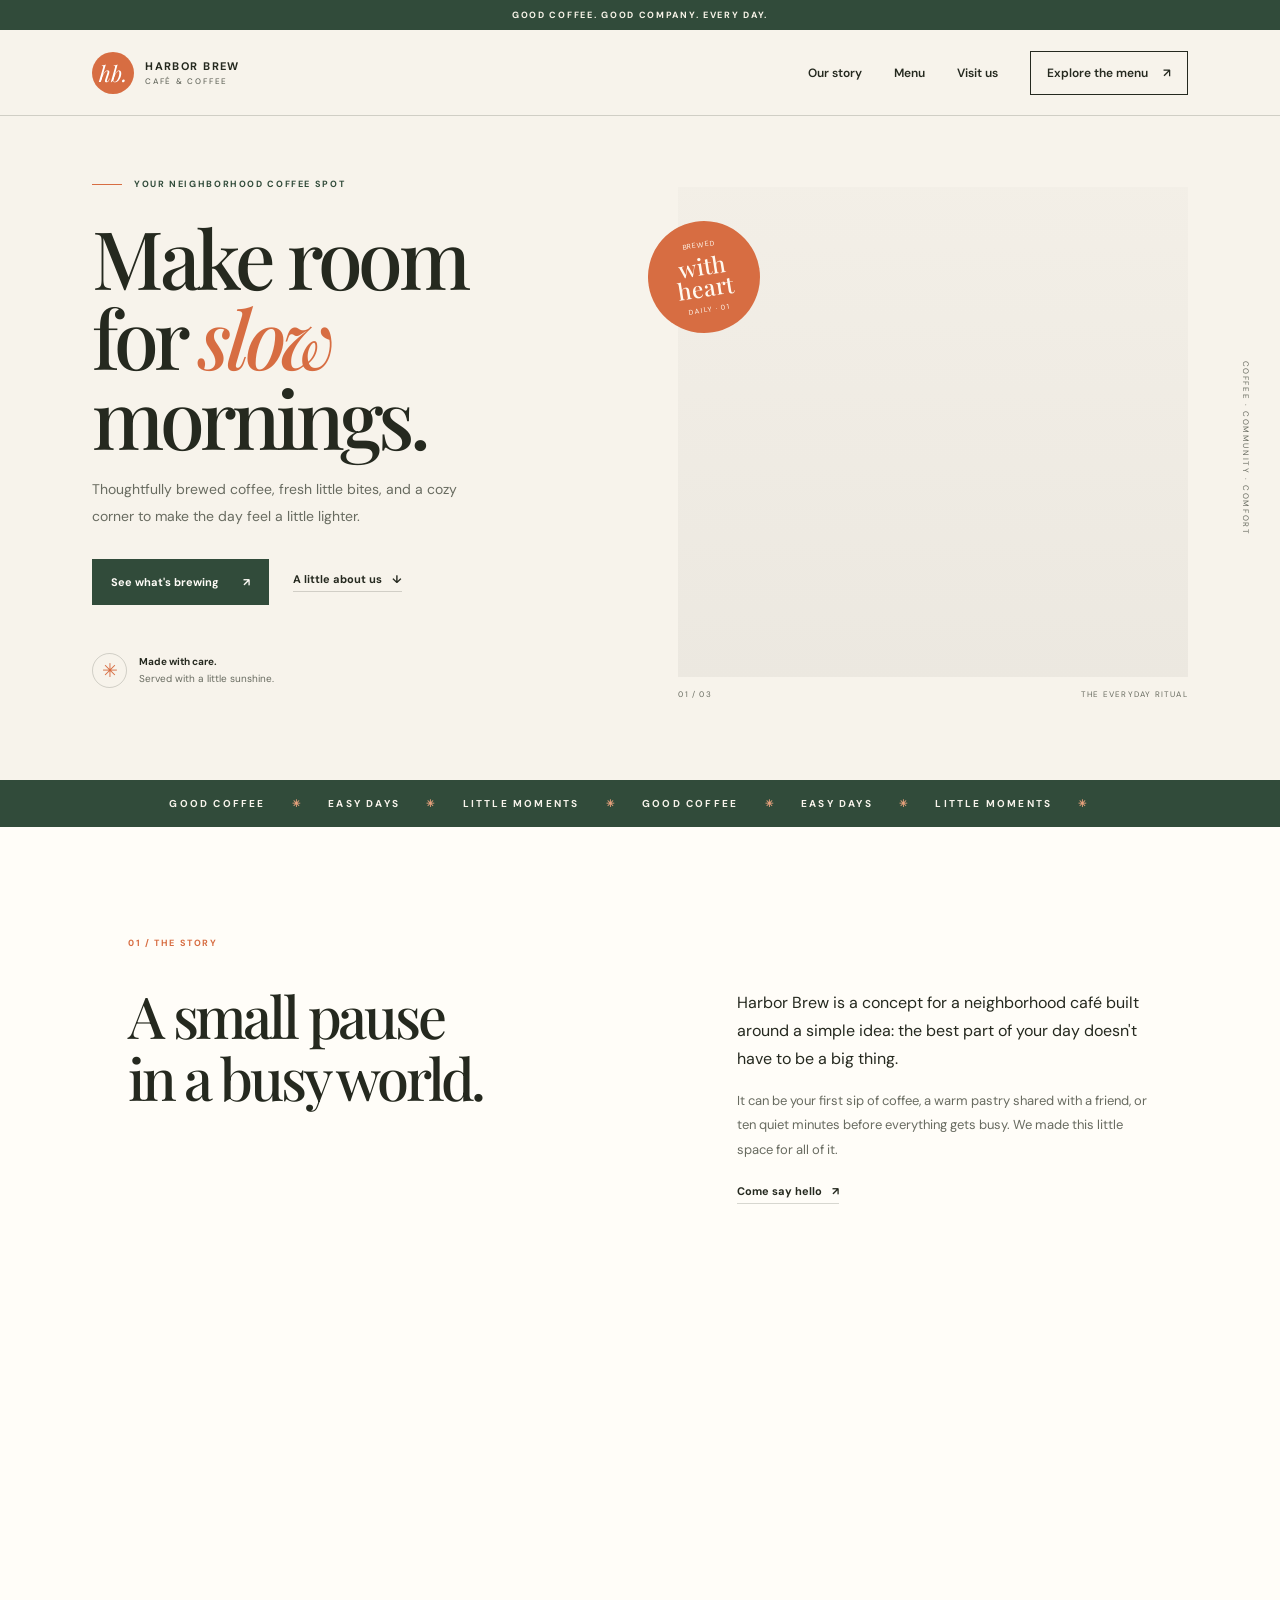
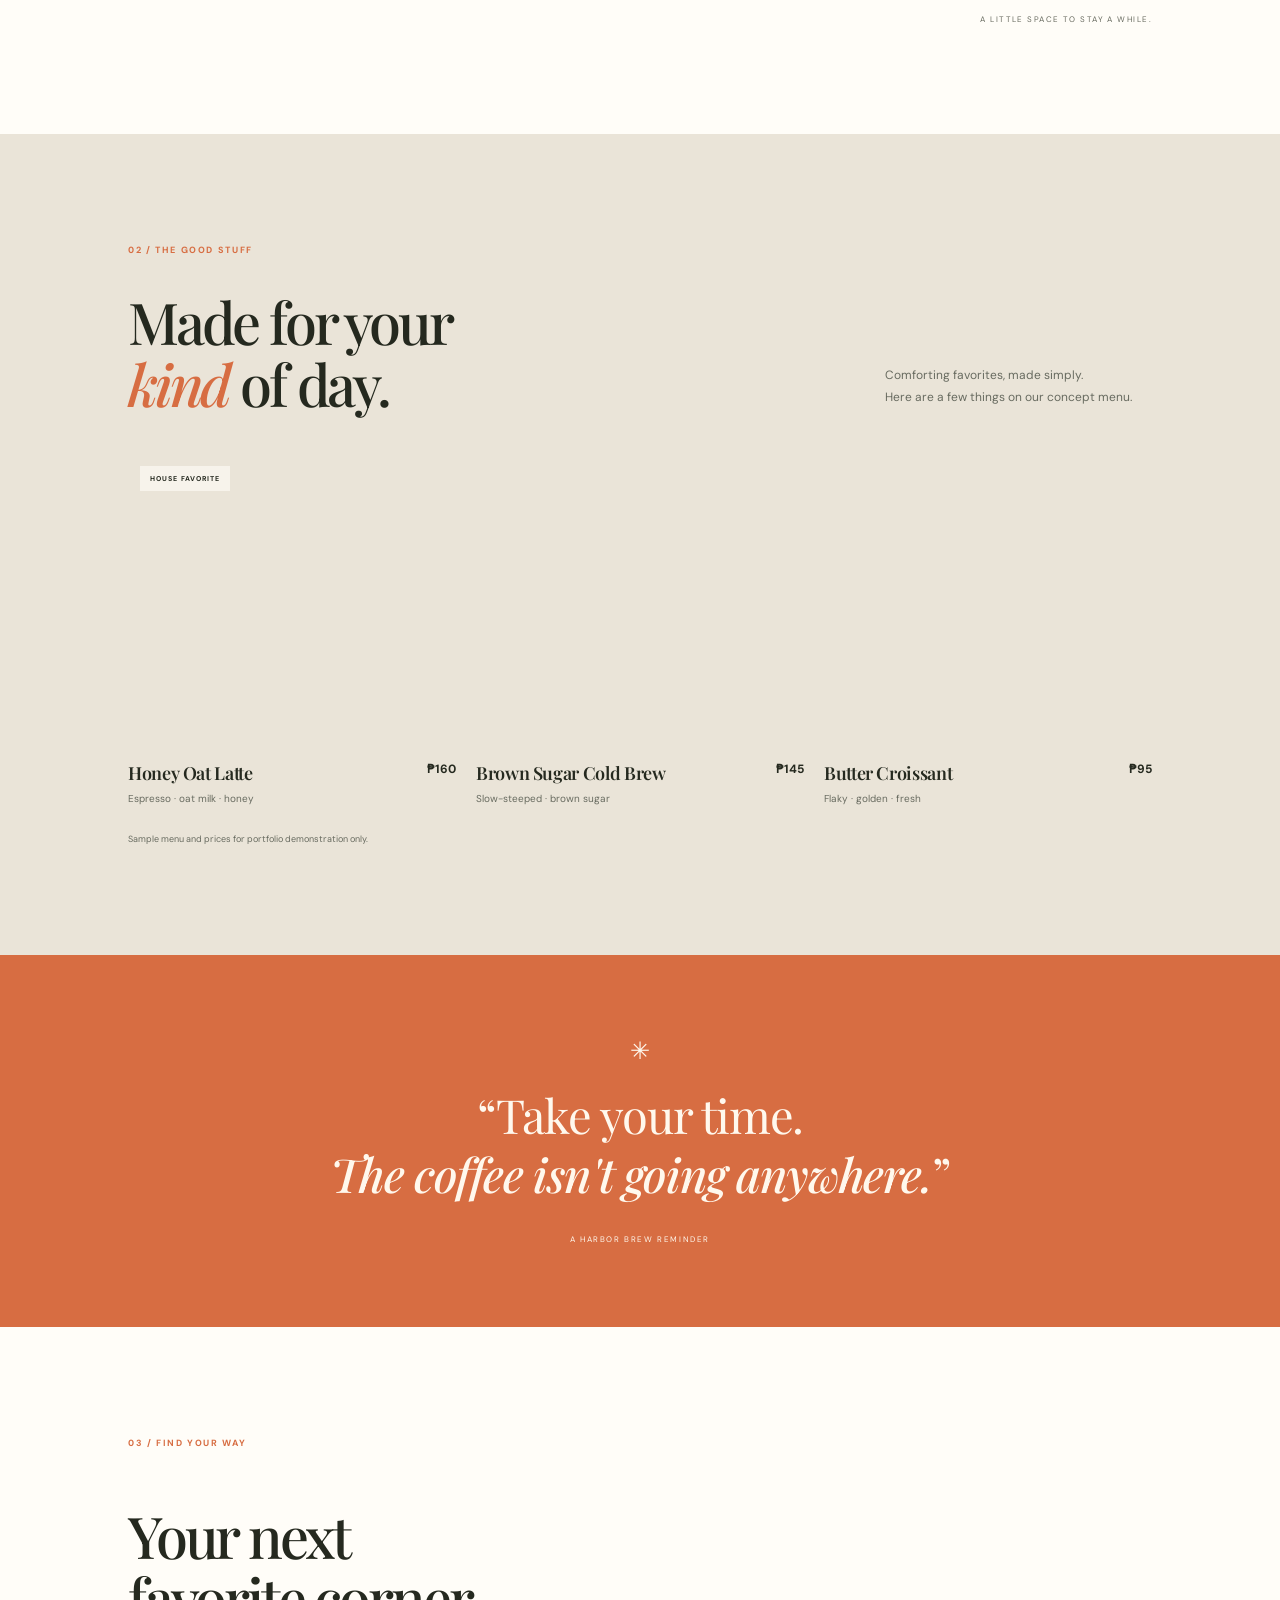
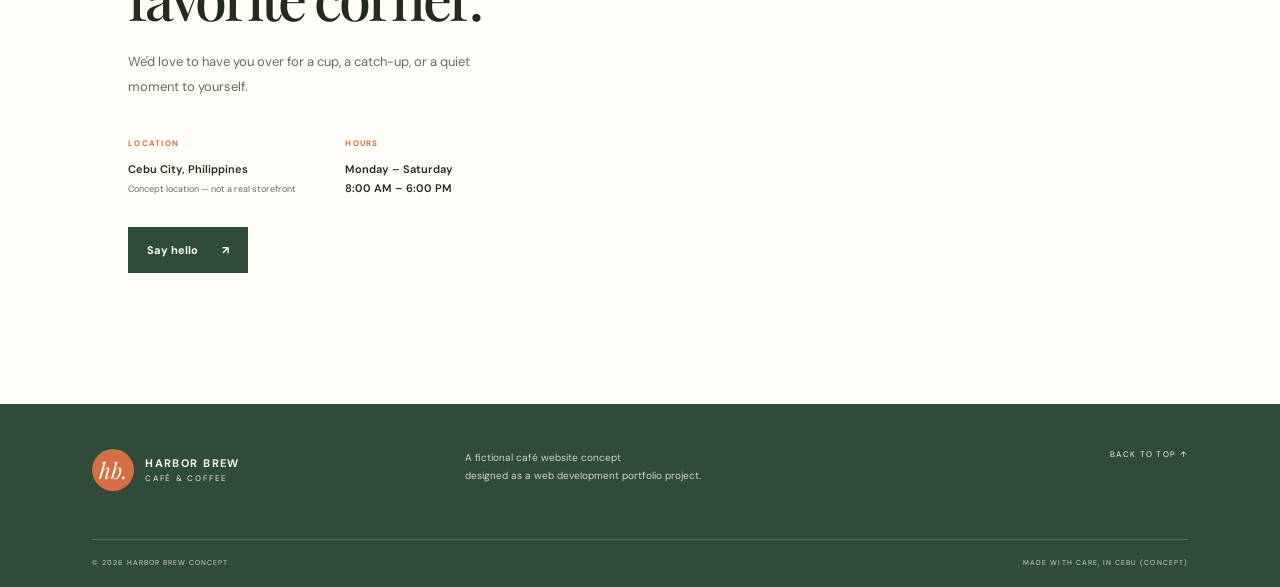
==== index.html @ 366db508 "Add files via upload" ====
<!doctype html>
<html lang="en">
<head>
  <meta charset="utf-8">
  <meta name="viewport" content="width=device-width, initial-scale=1">
  <meta name="description" content="Harbor Brew is a fictional café website concept showcasing a warm, modern café experience.">
  <meta name="theme-color" content="#f7f3eb">
  <title>Harbor Brew Café — Coffee, Slow Mornings</title>
  <link rel="preconnect" href="https://fonts.googleapis.com">
  <link rel="preconnect" href="https://fonts.gstatic.com" crossorigin>
  <link href="https://fonts.googleapis.com/css2?family=DM+Sans:wght@400;500;600;700&family=Playfair+Display:wght@500;600;700&display=swap" rel="stylesheet">
  <link rel="stylesheet" href="style.css">
  <script src="script.js" defer></script>
</head>
<body>
  <div class="announcement">GOOD COFFEE. GOOD COMPANY. EVERY DAY.</div>
  <header class="site-header">
    <a class="brand" href="#home" aria-label="Harbor Brew home">
      <span class="brand-mark" aria-hidden="true">hb.</span>
      <span class="brand-name">HARBOR BREW<span>CAFÉ & COFFEE</span></span>
    </a>
    <button class="menu-toggle" aria-label="Open navigation" aria-expanded="false" aria-controls="primary-nav">
      <span></span><span></span>
    </button>
    <nav class="nav" id="primary-nav" aria-label="Main navigation">
      <a href="#story">Our story</a>
      <a href="#menu">Menu</a>
      <a href="#visit">Visit us</a>
      <a class="nav-cta" href="#menu">Explore the menu <span aria-hidden="true">↗</span></a>
    </nav>
  </header>

  <main>
    <section class="hero" id="home">
      <div class="hero-copy">
        <p class="eyebrow"><span class="eyebrow-line"></span> YOUR NEIGHBORHOOD COFFEE SPOT</p>
        <h1>Make room<br>for <em>slow</em> mornings.</h1>
        <p class="hero-description">Thoughtfully brewed coffee, fresh little bites, and a cozy corner to make the day feel a little lighter.</p>
        <div class="hero-actions">
          <a class="button button-dark" href="#menu">See what's brewing <span aria-hidden="true">↗</span></a>
          <a class="text-link" href="#story">A little about us <span aria-hidden="true">↓</span></a>
        </div>
        <div class="hero-note">
          <div class="note-icon" aria-hidden="true">✳</div>
          <p><strong>Made with care.</strong><br>Served with a little sunshine.</p>
        </div>
      </div>
      <div class="hero-visual">
        <div class="hero-image" role="img" aria-label="Coffee and pastry on a café table"></div>
        <div class="image-sticker"><span>BREWED</span><strong>with<br>heart</strong><span>DAILY · 01</span></div>
        <div class="image-caption"><span>01 / 03</span><span>THE EVERYDAY RITUAL</span></div>
      </div>
      <div class="hero-side-label">COFFEE · COMMUNITY · COMFORT</div>
    </section>

    <section class="ticker" aria-label="Our values">
      <div>GOOD COFFEE <span>✳</span> EASY DAYS <span>✳</span> LITTLE MOMENTS <span>✳</span> GOOD COFFEE <span>✳</span> EASY DAYS <span>✳</span> LITTLE MOMENTS <span>✳</span></div>
    </section>

    <section class="story section" id="story">
      <div class="section-kicker">01 / THE STORY</div>
      <div class="story-layout">
        <div>
          <h2>A small pause<br>in a busy world.</h2>
        </div>
        <div class="story-copy">
          <p class="lead">Harbor Brew is a concept for a neighborhood café built around a simple idea: the best part of your day doesn't have to be a big thing.</p>
          <p>It can be your first sip of coffee, a warm pastry shared with a friend, or ten quiet minutes before everything gets busy. We made this little space for all of it.</p>
          <a class="text-link" href="#visit">Come say hello <span aria-hidden="true">↗</span></a>
        </div>
      </div>
      <div class="story-image" role="img" aria-label="Warm sunlight falling across a coffee shop table"></div>
      <div class="story-image-caption">A LITTLE SPACE TO STAY A WHILE.</div>
    </section>

    <section class="menu-section section" id="menu">
      <div class="section-kicker">02 / THE GOOD STUFF</div>
      <div class="section-heading">
        <div><h2>Made for your<br><em>kind</em> of day.</h2></div>
        <p>Comforting favorites, made simply.<br>Here are a few things on our concept menu.</p>
      </div>
      <div class="menu-grid">
        <article class="menu-card">
          <div class="menu-photo photo-latte" role="img" aria-label="Latte in a ceramic cup"></div>
          <div class="menu-card-info"><div><h3>Honey Oat Latte</h3><p>Espresso · oat milk · honey</p></div><span>₱160</span></div>
          <div class="menu-tag">HOUSE FAVORITE</div>
        </article>
        <article class="menu-card">
          <div class="menu-photo photo-coldbrew" role="img" aria-label="Iced coffee in a glass"></div>
          <div class="menu-card-info"><div><h3>Brown Sugar Cold Brew</h3><p>Slow-steeped · brown sugar</p></div><span>₱145</span></div>
        </article>
        <article class="menu-card">
          <div class="menu-photo photo-pastry" role="img" aria-label="Fresh pastry on a plate"></div>
          <div class="menu-card-info"><div><h3>Butter Croissant</h3><p>Flaky · golden · fresh</p></div><span>₱95</span></div>
        </article>
      </div>
      <p class="menu-disclaimer">Sample menu and prices for portfolio demonstration only.</p>
    </section>

    <section class="quote-band">
      <span class="quote-star" aria-hidden="true">✳</span>
      <p>“Take your time.<br><em>The coffee isn't going anywhere.</em>”</p>
      <span class="quote-credit">A HARBOR BREW REMINDER</span>
    </section>

    <section class="visit section" id="visit">
      <div class="section-kicker">03 / FIND YOUR WAY</div>
      <div class="visit-layout">
        <div class="visit-copy">
          <h2>Your next<br>favorite corner.</h2>
          <p>We'd love to have you over for a cup, a catch-up, or a quiet moment to yourself.</p>
          <div class="visit-details">
            <div><span class="detail-label">LOCATION</span><p>Cebu City, Philippines<br><small>Concept location — not a real storefront</small></p></div>
            <div><span class="detail-label">HOURS</span><p>Monday – Saturday<br>8:00 AM – 6:00 PM</p></div>
          </div>
          <a class="button button-dark" href="mailto:hello@example.com?subject=Harbor%20Brew%20Inquiry">Say hello <span aria-hidden="true">↗</span></a>
        </div>
        <div class="visit-image" role="img" aria-label="Cozy café interior with wooden furniture"></div>
      </div>
    </section>
  </main>

  <footer class="footer">
    <a class="brand footer-brand" href="#home"><span class="brand-mark">hb.</span><span class="brand-name">HARBOR BREW<span>CAFÉ & COFFEE</span></span></a>
    <p>A fictional café website concept<br>designed as a web development portfolio project.</p>
    <a class="back-top" href="#home">BACK TO TOP ↑</a>
    <div class="footer-bottom"><span>© 2026 HARBOR BREW CONCEPT</span><span>MADE WITH CARE, IN CEBU (CONCEPT)</span></div>
  </footer>
</body>
</html>
---- style.css ----
:root {
  --cream: #f7f3eb;
  --paper: #fffdf8;
  --ink: #25291f;
  --muted: #686b60;
  --green: #314b3a;
  --orange: #d76d42;
  --line: rgba(37, 41, 31, .18);
  --serif: "Playfair Display", Georgia, serif;
  --sans: "DM Sans", Arial, sans-serif;
}
* { box-sizing: border-box; }
html { scroll-behavior: smooth; scroll-padding-top: 90px; }
body { margin: 0; color: var(--ink); background: var(--cream); font-family: var(--sans); -webkit-font-smoothing: antialiased; }
a { color: inherit; text-decoration: none; }
.announcement { padding: 9px 20px; background: var(--green); color: #f8f4e9; text-align: center; font-size: 9px; letter-spacing: .19em; font-weight: 700; }
.site-header { height: 86px; display: flex; align-items: center; justify-content: space-between; padding: 0 7.2%; border-bottom: 1px solid var(--line); position: sticky; top: 0; z-index: 20; background: rgba(247,243,235,.94); backdrop-filter: blur(14px); }
.brand { display: inline-flex; align-items: center; gap: 11px; }
.brand-mark { width: 42px; height: 42px; border-radius: 50%; display: grid; place-items: center; background: var(--orange); color: white; font-family: var(--serif); font-size: 22px; font-style: italic; }
.brand-name { font-size: 11px; font-weight: 700; letter-spacing: .13em; line-height: 1.5; }
.brand-name span { display: block; color: var(--muted); font-size: 8px; letter-spacing: .22em; font-weight: 500; }
.nav { display: flex; align-items: center; gap: 32px; font-size: 12px; font-weight: 600; }
.nav a:not(.nav-cta) { transition: color .2s; }
.nav a:not(.nav-cta):hover, .text-link:hover { color: var(--orange); }
.nav-cta { padding: 13px 16px; border: 1px solid var(--ink); transition: background .2s, color .2s; }
.nav-cta:hover { background: var(--ink); color: var(--cream); }
.nav-cta span { margin-left: 12px; }
.menu-toggle { display: none; border: 0; background: none; padding: 8px; }
.hero { min-height: 650px; display: grid; grid-template-columns: 1fr 1fr; position: relative; padding: 62px 7.2% 72px; gap: 7%; align-items: center; }
.hero-copy { max-width: 540px; padding-bottom: 20px; }
.eyebrow, .section-kicker { font-size: 9px; font-weight: 700; letter-spacing: .18em; }
.eyebrow { display: flex; align-items: center; gap: 12px; color: var(--green); }
.eyebrow-line { display: inline-block; width: 30px; height: 1px; background: var(--orange); }
h1, h2, h3, p { margin-top: 0; }
h1, h2 { font-family: var(--serif); font-weight: 500; letter-spacing: -.055em; }
h1 { margin: 27px 0 20px; font-size: clamp(54px, 6.3vw, 88px); line-height: .99; }
h1 em, h2 em { color: var(--orange); font-weight: 500; }
.hero-description { max-width: 410px; color: var(--muted); font-size: 14px; line-height: 1.9; }
.hero-actions { display: flex; align-items: center; gap: 24px; margin-top: 29px; }
.button { display: inline-flex; align-items: center; justify-content: center; gap: 24px; padding: 16px 19px; font-size: 11px; font-weight: 700; transition: transform .2s, background .2s; }
.button:hover { transform: translateY(-2px); }
.button-dark { color: var(--paper); background: var(--green); }
.button-dark:hover { background: #23372a; }
.text-link { display: inline-flex; gap: 10px; align-items: center; border-bottom: 1px solid var(--line); padding-bottom: 5px; font-size: 11px; font-weight: 700; transition: color .2s; }
.hero-note { display: flex; align-items: center; gap: 12px; margin-top: 48px; }
.note-icon { width: 35px; height: 35px; border: 1px solid var(--line); display: grid; place-items: center; border-radius: 50%; color: var(--orange); font-size: 19px; }
.hero-note p { margin: 0; color: var(--muted); font-size: 10px; line-height: 1.7; }
.hero-note strong { color: var(--ink); }
.hero-visual { position: relative; max-width: 540px; width: 100%; justify-self: end; }
.hero-image { height: 490px; background: linear-gradient(180deg, rgba(31,29,22,.02), rgba(31,29,22,.05)), url("https://images.unsplash.com/photo-1442512595331-e89e73853f31?auto=format&fit=crop&w=1100&q=85") center/cover; }
.image-sticker { position: absolute; top: 34px; left: -30px; width: 112px; height: 112px; border-radius: 50%; background: var(--orange); color: #fff9ef; display: flex; flex-direction: column; align-items: center; justify-content: center; transform: rotate(-9deg); text-align: center; }
.image-sticker span { font-size: 7px; letter-spacing: .14em; }
.image-sticker strong { font-family: var(--serif); font-size: 23px; line-height: .95; font-weight: 500; margin: 6px 0; }
.image-caption { display: flex; justify-content: space-between; margin-top: 12px; color: var(--muted); font-size: 8px; letter-spacing: .15em; }
.hero-side-label { position: absolute; right: 2.3%; top: 50%; writing-mode: vertical-rl; transform: translateY(-50%); color: var(--muted); font-size: 8px; letter-spacing: .2em; }
.ticker { overflow: hidden; background: var(--green); color: var(--cream); white-space: nowrap; padding: 17px 0; font-size: 10px; letter-spacing: .22em; font-weight: 700; }
.ticker div { text-align: center; }
.ticker span { color: #e7a17c; padding: 0 22px; }
.section { padding: 110px 10%; }
.section-kicker { color: var(--orange); }
.story { background: var(--paper); }
.story-layout { display: grid; grid-template-columns: 1.1fr .9fr; gap: 10%; align-items: start; margin: 35px 0 48px; }
h2 { font-size: clamp(40px, 4.5vw, 61px); line-height: 1.08; margin-bottom: 0; }
.story-copy { padding-top: 5px; max-width: 420px; }
.story-copy p { color: var(--muted); font-size: 13px; line-height: 1.9; }
.story-copy .lead { color: var(--ink); font-size: 16px; line-height: 1.75; }
.story-copy .text-link { margin-top: 8px; }
.story-image { height: 350px; background: url("https://images.unsplash.com/photo-1445116572660-236099ec97a0?auto=format&fit=crop&w=1600&q=85") center 52%/cover; }
.story-image-caption { text-align: right; padding-top: 12px; color: var(--muted); font-size: 8px; letter-spacing: .18em; }
.menu-section { background: #eae4d8; }
.section-heading { display: flex; justify-content: space-between; align-items: end; gap: 24px; margin: 34px 0 40px; }
.section-heading > p { color: var(--muted); font-size: 12px; line-height: 1.9; margin: 0 2% 5px 0; }
.menu-grid { display: grid; grid-template-columns: repeat(3, 1fr); gap: 20px; }
.menu-card { position: relative; min-width: 0; }
.menu-photo { height: 290px; background-size: cover; background-position: center; }
.photo-latte { background-image: url("https://images.unsplash.com/photo-1461023058943-07fcbe16d735?auto=format&fit=crop&w=800&q=85"); }
.photo-coldbrew { background-image: url("https://images.unsplash.com/photo-1517701604599-bb29b565090c?auto=format&fit=crop&w=800&q=85"); }
.photo-pastry { background-image: url("https://images.unsplash.com/photo-1555507036-ab1f4038808a?auto=format&fit=crop&w=800&q=85"); }
.menu-card-info { display: flex; justify-content: space-between; align-items: start; gap: 10px; padding: 17px 0 0; }
.menu-card-info h3 { margin-bottom: 7px; font-family: var(--serif); font-size: 18px; font-weight: 600; letter-spacing: -.02em; }
.menu-card-info p { margin: 0; color: var(--muted); font-size: 10px; }
.menu-card-info > span { font-size: 12px; font-weight: 700; white-space: nowrap; }
.menu-tag { position: absolute; top: 12px; left: 12px; background: var(--cream); padding: 8px 10px; font-size: 7px; letter-spacing: .14em; font-weight: 700; }
.menu-disclaimer { margin: 28px 0 0; color: var(--muted); font-size: 9px; }
.quote-band { padding: 80px 20px; text-align: center; background: var(--orange); color: #fff8ed; }
.quote-star { font-size: 24px; }
.quote-band p { margin: 20px 0 22px; font-family: var(--serif); font-size: clamp(28px, 4vw, 47px); line-height: 1.25; letter-spacing: -.03em; }
.quote-band em { font-weight: 500; }
.quote-credit { font-size: 8px; letter-spacing: .2em; }
.visit { background: var(--paper); }
.visit-layout { display: grid; grid-template-columns: .9fr 1.1fr; gap: 10%; align-items: center; margin-top: 35px; }
.visit-copy > p { margin: 22px 0 30px; max-width: 360px; color: var(--muted); font-size: 13px; line-height: 1.9; }
.visit-details { display: grid; grid-template-columns: 1fr 1fr; gap: 20px; margin-bottom: 28px; }
.detail-label { font-size: 8px; letter-spacing: .16em; color: var(--orange); font-weight: 700; }
.visit-details p { margin: 9px 0 0; font-size: 11px; line-height: 1.8; font-weight: 600; }
.visit-details small { font-size: 9px; font-weight: 400; color: var(--muted); }
.visit-image { min-height: 410px; background: url("https://images.unsplash.com/photo-1554118811-1e0d58224f24?auto=format&fit=crop&w=1100&q=85") center/cover; }
.footer { background: var(--green); color: var(--cream); padding: 45px 7.2% 20px; display: grid; grid-template-columns: 1fr 1fr 1fr; align-items: start; gap: 24px; }
.footer .brand-mark { background: var(--orange); }
.footer .brand-name span { color: #d1d4c8; }
.footer > p { color: #d1d4c8; font-size: 10px; line-height: 1.8; margin: 0; }
.back-top { justify-self: end; font-size: 8px; letter-spacing: .16em; }
.footer-bottom { grid-column: 1/-1; display: flex; justify-content: space-between; border-top: 1px solid rgba(255,255,255,.2); padding-top: 18px; margin-top: 24px; color: #d1d4c8; font-size: 7px; letter-spacing: .15em; }
@media (max-width: 900px) {
  .site-header { padding: 0 5%; }
  .hero { padding-left: 6%; padding-right: 6%; gap: 5%; min-height: 580px; }
  .hero-image { height: 410px; }
  .hero-side-label { display: none; }
  .section { padding: 85px 7%; }
  .menu-photo { height: 230px; }
  .menu-card-info h3 { font-size: 16px; }
}
@media (max-width: 650px) {
  .announcement { font-size: 8px; }
  .site-header { height: 72px; }
  .brand-mark { width: 37px; height: 37px; }
  .menu-toggle { display: flex; flex-direction: column; gap: 6px; cursor: pointer; }
  .menu-toggle span { display: block; width: 24px; height: 1px; background: var(--ink); transition: transform .2s; }
  .menu-toggle[aria-expanded="true"] span:first-child { transform: translateY(3.5px) rotate(45deg); }
  .menu-toggle[aria-expanded="true"] span:last-child { transform: translateY(-3.5px) rotate(-45deg); }
  .nav { display: none; position: absolute; top: 71px; left: 0; right: 0; background: var(--cream); padding: 22px 6% 28px; border-bottom: 1px solid var(--line); flex-direction: column; align-items: stretch; gap: 20px; }
  .nav.is-open { display: flex; }
  .nav-cta { text-align: center; }
  .hero { display: flex; flex-direction: column; align-items: stretch; padding: 54px 6% 48px; gap: 35px; }
  h1 { font-size: clamp(54px, 15vw, 76px); }
  .hero-description { font-size: 13px; }
  .hero-note { margin-top: 32px; }
  .hero-visual { max-width: none; }
  .hero-image { height: 370px; }
  .image-sticker { width: 90px; height: 90px; left: -9px; top: 20px; }
  .image-sticker strong { font-size: 19px; }
  .section { padding: 72px 6%; }
  .story-layout, .visit-layout { grid-template-columns: 1fr; gap: 24px; margin-top: 28px; }
  .story-layout { margin-bottom: 32px; }
  h2 { font-size: clamp(40px, 12vw, 54px); }
  .story-image { height: 260px; }
  .section-heading { display: block; margin: 28px 0 30px; }
  .section-heading > p { margin-top: 20px; }
  .menu-grid { grid-template-columns: 1fr; gap: 30px; }
  .menu-photo { height: 320px; }
  .menu-card-info h3 { font-size: 19px; }
  .quote-band { padding: 65px 20px; }
  .visit-image { min-height: 300px; order: -1; }
  .visit-details { gap: 12px; }
  .footer { grid-template-columns: 1fr 1fr; padding: 36px 6% 18px; }
  .footer > p { grid-column: 1/-1; order: 3; }
  .back-top { align-self: center; }
  .footer-bottom { gap: 12px; flex-direction: column; }
}
@media (prefers-reduced-motion: reduce) {
  *, *::before, *::after { scroll-behavior: auto !important; transition-duration: .01ms !important; }
}
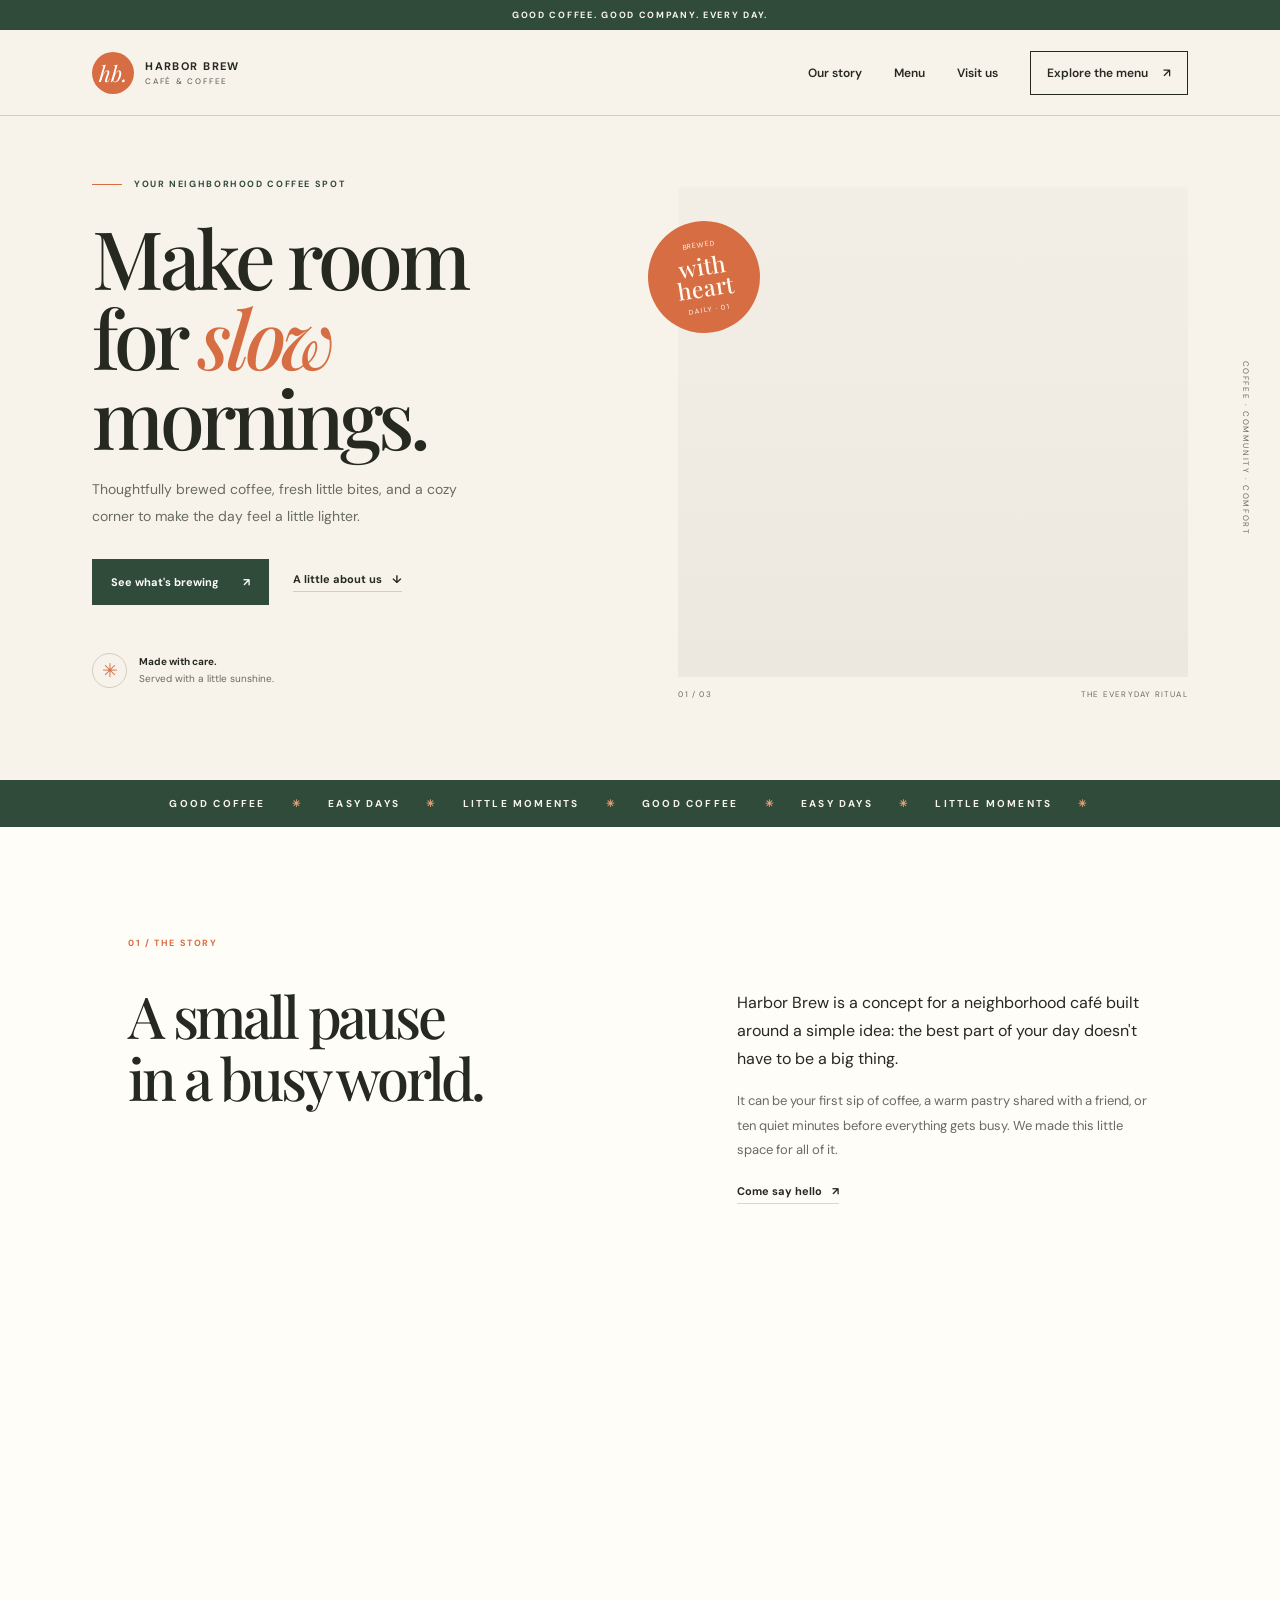
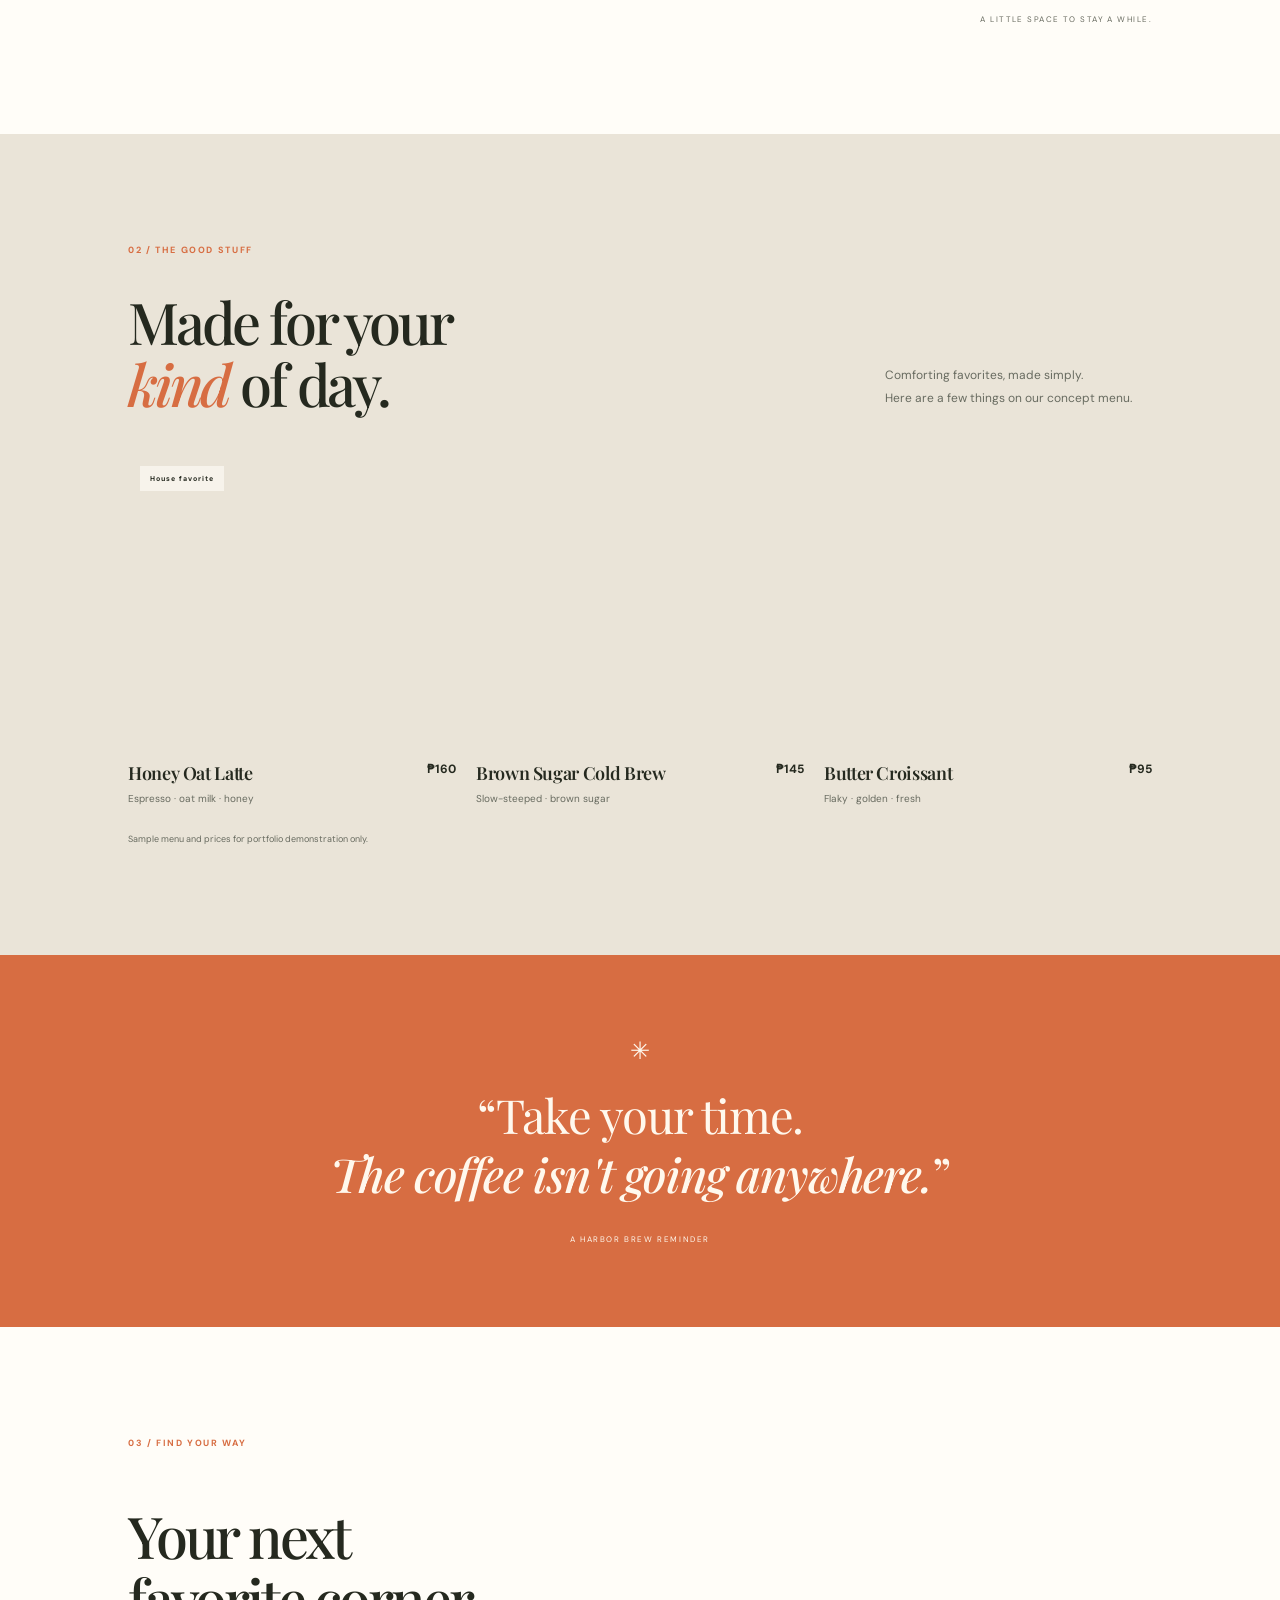
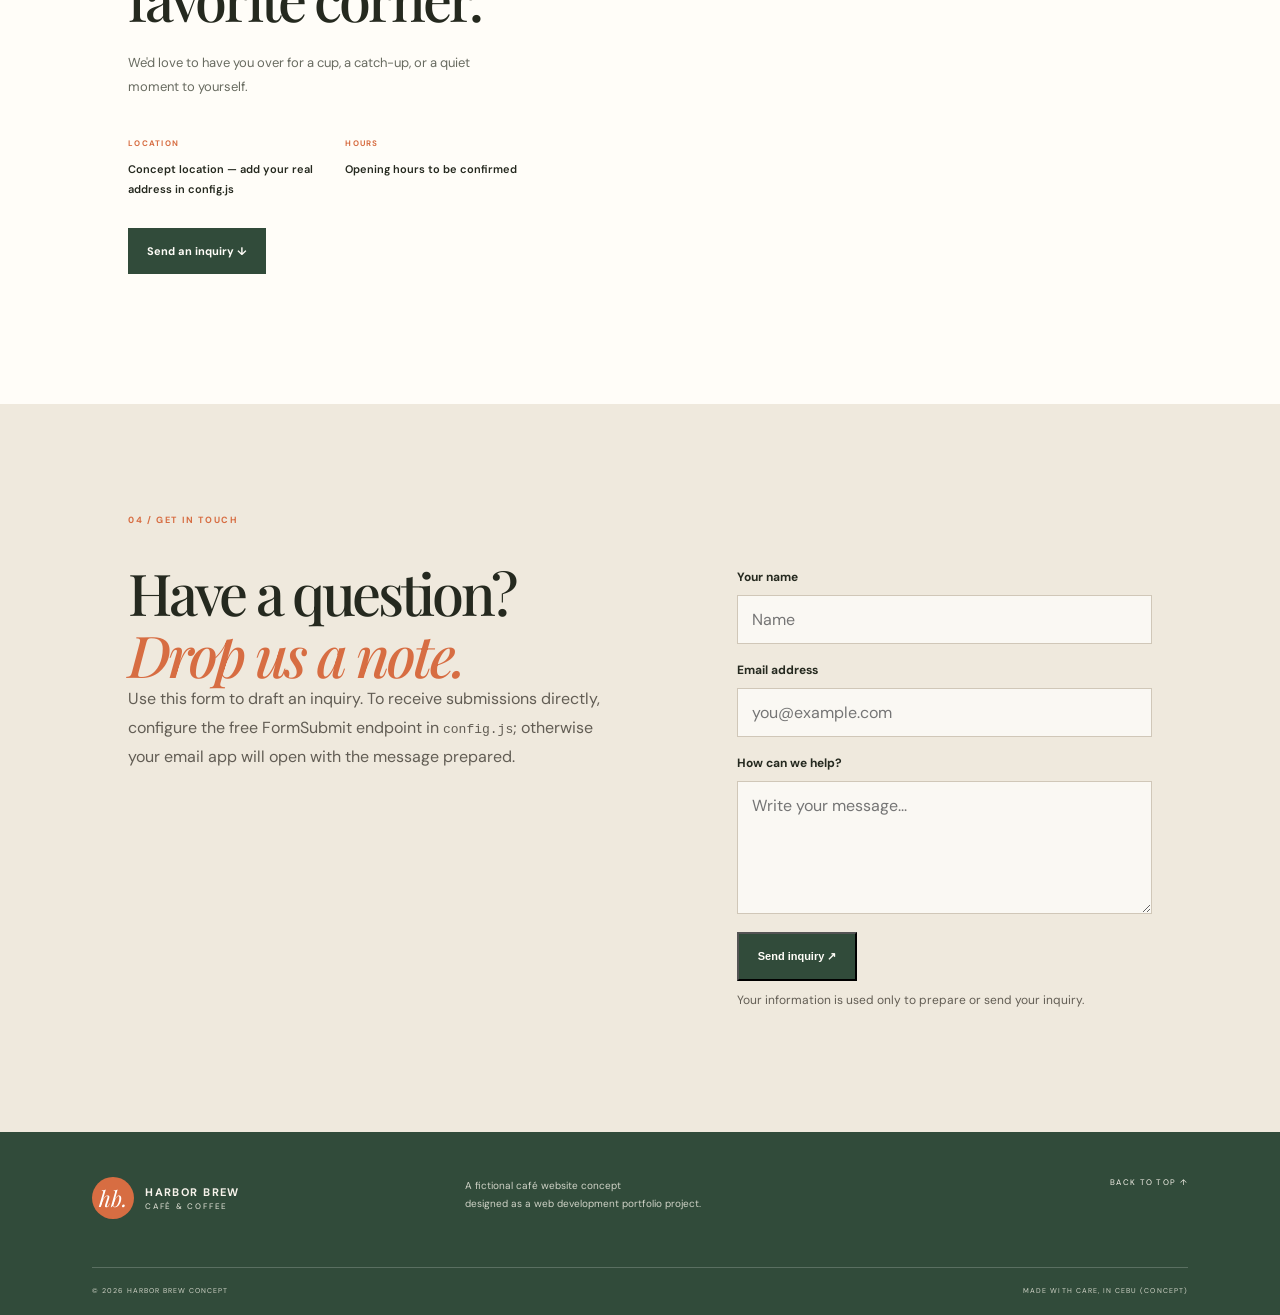
==== commit 49b65183: "Add files via upload" ====
--- a/index.html
+++ b/index.html
@@ -5,11 +5,18 @@
   <meta name="viewport" content="width=device-width, initial-scale=1">
   <meta name="description" content="Harbor Brew is a fictional café website concept showcasing a warm, modern café experience.">
   <meta name="theme-color" content="#f7f3eb">
+  <meta property="og:type" content="website">
+  <meta property="og:title" content="Harbor Brew Café — Coffee, Slow Mornings">
+  <meta property="og:description" content="A warm neighborhood café concept with thoughtfully brewed coffee and fresh little bites.">
+  <meta property="og:image" content="https://images.unsplash.com/photo-1442512595331-e89e73853f31?auto=format&fit=crop&w=1200&q=80">
+  <meta name="twitter:card" content="summary_large_image">
+  <meta name="robots" content="index,follow">
   <title>Harbor Brew Café — Coffee, Slow Mornings</title>
   <link rel="preconnect" href="https://fonts.googleapis.com">
   <link rel="preconnect" href="https://fonts.gstatic.com" crossorigin>
   <link href="https://fonts.googleapis.com/css2?family=DM+Sans:wght@400;500;600;700&family=Playfair+Display:wght@500;600;700&display=swap" rel="stylesheet">
   <link rel="stylesheet" href="style.css">
+  <script src="config.js" defer></script>
   <script src="script.js" defer></script>
 </head>
 <body>
@@ -79,21 +86,7 @@
         <div><h2>Made for your<br><em>kind</em> of day.</h2></div>
         <p>Comforting favorites, made simply.<br>Here are a few things on our concept menu.</p>
       </div>
-      <div class="menu-grid">
-        <article class="menu-card">
-          <div class="menu-photo photo-latte" role="img" aria-label="Latte in a ceramic cup"></div>
-          <div class="menu-card-info"><div><h3>Honey Oat Latte</h3><p>Espresso · oat milk · honey</p></div><span>₱160</span></div>
-          <div class="menu-tag">HOUSE FAVORITE</div>
-        </article>
-        <article class="menu-card">
-          <div class="menu-photo photo-coldbrew" role="img" aria-label="Iced coffee in a glass"></div>
-          <div class="menu-card-info"><div><h3>Brown Sugar Cold Brew</h3><p>Slow-steeped · brown sugar</p></div><span>₱145</span></div>
-        </article>
-        <article class="menu-card">
-          <div class="menu-photo photo-pastry" role="img" aria-label="Fresh pastry on a plate"></div>
-          <div class="menu-card-info"><div><h3>Butter Croissant</h3><p>Flaky · golden · fresh</p></div><span>₱95</span></div>
-        </article>
-      </div>
+      <div class="menu-grid" id="menu-grid" aria-live="polite"></div>
       <p class="menu-disclaimer">Sample menu and prices for portfolio demonstration only.</p>
     </section>
 
@@ -110,19 +103,37 @@
           <h2>Your next<br>favorite corner.</h2>
           <p>We'd love to have you over for a cup, a catch-up, or a quiet moment to yourself.</p>
           <div class="visit-details">
-            <div><span class="detail-label">LOCATION</span><p>Cebu City, Philippines<br><small>Concept location — not a real storefront</small></p></div>
-            <div><span class="detail-label">HOURS</span><p>Monday – Saturday<br>8:00 AM – 6:00 PM</p></div>
+            <div><span class="detail-label">LOCATION</span><p id="business-address">Concept location — add your real address in config.js</p><a id="directions-link" class="text-link" href="#visit" hidden>Get directions ↗</a></div>
+            <div><span class="detail-label">HOURS</span><p id="business-hours">Add your real opening hours in config.js</p></div>
           </div>
-          <a class="button button-dark" href="mailto:hello@example.com?subject=Harbor%20Brew%20Inquiry">Say hello <span aria-hidden="true">↗</span></a>
+          <div class="contact-actions">
+            <a class="button button-dark" id="email-link" href="#contact">Email us <span aria-hidden="true">↗</span></a>
+            <a class="button button-outline" id="messenger-link" href="#contact" hidden>Message us</a>
+            <a class="text-link" id="phone-link" href="#contact" hidden>Call us</a>
+          </div>
         </div>
         <div class="visit-image" role="img" aria-label="Cozy café interior with wooden furniture"></div>
+      </div>
+    </section>
+
+    <section class="contact-section section" id="contact">
+      <div class="section-kicker">04 / GET IN TOUCH</div>
+      <div class="contact-layout">
+        <div><h2>Have a question?<br><em>Drop us a note.</em></h2><p class="contact-intro">Use this form to draft an inquiry. To receive submissions directly, configure the free FormSubmit endpoint in <code>config.js</code>; otherwise your email app will open with the message prepared.</p></div>
+        <form id="contact-form" class="contact-form">
+          <label for="contact-name">Your name</label><input id="contact-name" name="name" autocomplete="name" required maxlength="100" placeholder="Name">
+          <label for="contact-email">Email address</label><input id="contact-email" name="email" type="email" autocomplete="email" required maxlength="200" placeholder="you@example.com">
+          <label for="contact-message">How can we help?</label><textarea id="contact-message" name="message" required maxlength="3000" rows="5" placeholder="Write your message..."></textarea>
+          <button class="button button-dark" type="submit">Send inquiry ↗</button>
+          <p id="form-status" class="form-status" role="status" aria-live="polite">Your information is used only to prepare or send your inquiry.</p>
+        </form>
       </div>
     </section>
   </main>
 
   <footer class="footer">
     <a class="brand footer-brand" href="#home"><span class="brand-mark">hb.</span><span class="brand-name">HARBOR BREW<span>CAFÉ & COFFEE</span></span></a>
-    <p>A fictional café website concept<br>designed as a web development portfolio project.</p>
+    <p id="footer-description">A fictional café website concept<br>designed as a web development portfolio project.</p>
     <a class="back-top" href="#home">BACK TO TOP ↑</a>
     <div class="footer-bottom"><span>© 2026 HARBOR BREW CONCEPT</span><span>MADE WITH CARE, IN CEBU (CONCEPT)</span></div>
   </footer>
--- a/style.css
+++ b/style.css
@@ -150,3 +150,52 @@
 @media (prefers-reduced-motion: reduce) {
   *, *::before, *::after { scroll-behavior: auto !important; transition-duration: .01ms !important; }
 }
+
+
+/* Client-ready contact section and interaction states */
+[hidden] { display: none !important; }
+html { scroll-behavior: smooth; scroll-padding-top: 90px; }
+button, a, input, textarea { -webkit-tap-highlight-color: transparent; }
+:focus-visible { outline: 3px solid #b9683e; outline-offset: 3px; }
+.button-outline { display: inline-flex; align-items: center; justify-content: center; border: 1px solid var(--ink); padding: 14px 20px; text-decoration: none; color: var(--ink); font-size: 11px; letter-spacing: .06em; text-transform: uppercase; }
+.contact-actions { display: flex; flex-wrap: wrap; align-items: center; gap: 16px; margin-top: 26px; }
+.contact-section { background: #efe9dd; }
+.contact-layout { display: grid; grid-template-columns: 1fr minmax(280px, .8fr); gap: clamp(32px, 7vw, 100px); margin-top: 35px; align-items: start; }
+.contact-intro { max-width: 480px; line-height: 1.8; color: #625d54; }
+.contact-form { display: grid; gap: 10px; }
+.contact-form label { margin-top: 8px; font-size: 12px; font-weight: 700; }
+.contact-form input, .contact-form textarea { width: 100%; border: 1px solid #d0c7b8; background: #faf8f3; border-radius: 0; padding: 13px 14px; font: inherit; color: var(--ink); }
+.contact-form textarea { resize: vertical; min-height: 130px; }
+.contact-form button { justify-self: start; margin-top: 8px; cursor: pointer; }
+.form-status { font-size: 12px; line-height: 1.6; color: #625d54; }
+#directions-link { display: inline-block; margin-top: 8px; }
+.menu-photo { background-size: cover; background-position: center; }
+@media (max-width: 760px) { .contact-layout { grid-template-columns: 1fr; gap: 28px; } .contact-form button { width: 100%; } .contact-actions .button { min-height: 46px; } }
+
+
+/* Smooth, restrained motion for a more polished scrolling experience */
+:where(a, button, .menu-card, .story-image, .visit-image, .hero-image, .button-outline) {
+  transition: color .25s ease, background-color .25s ease, border-color .25s ease,
+    box-shadow .3s ease, transform .35s cubic-bezier(.2,.7,.2,1), opacity .35s ease;
+}
+.menu-card { transform: translateY(0); }
+.menu-card:hover { transform: translateY(-6px); }
+.story-image, .visit-image, .hero-image { transition: transform .7s cubic-bezier(.2,.7,.2,1), filter .5s ease; }
+.story-image:hover, .visit-image:hover, .hero-image:hover { transform: scale(1.015); }
+.reveal-on-scroll {
+  opacity: 0;
+  transform: translateY(22px);
+  transition: opacity .7s ease, transform .7s cubic-bezier(.2,.7,.2,1);
+  transition-delay: var(--reveal-delay, 0ms);
+  will-change: opacity, transform;
+}
+.reveal-on-scroll.is-visible { opacity: 1; transform: translateY(0); }
+.nav a { transition: color .2s ease, opacity .2s ease; }
+.nav a:hover { opacity: .68; }
+.button, .button-outline, .nav-cta { transition: transform .22s ease, background-color .22s ease, color .22s ease; }
+.button:hover, .button-outline:hover, .nav-cta:hover { transform: translateY(-2px); }
+@media (prefers-reduced-motion: reduce) {
+  .reveal-on-scroll { opacity: 1 !important; transform: none !important; transition: none !important; }
+  :where(a, button, .menu-card, .story-image, .visit-image, .hero-image, .button-outline) { transition: none !important; }
+  .menu-card:hover, .story-image:hover, .visit-image:hover, .hero-image:hover, .button:hover, .button-outline:hover, .nav-cta:hover { transform: none !important; }
+}
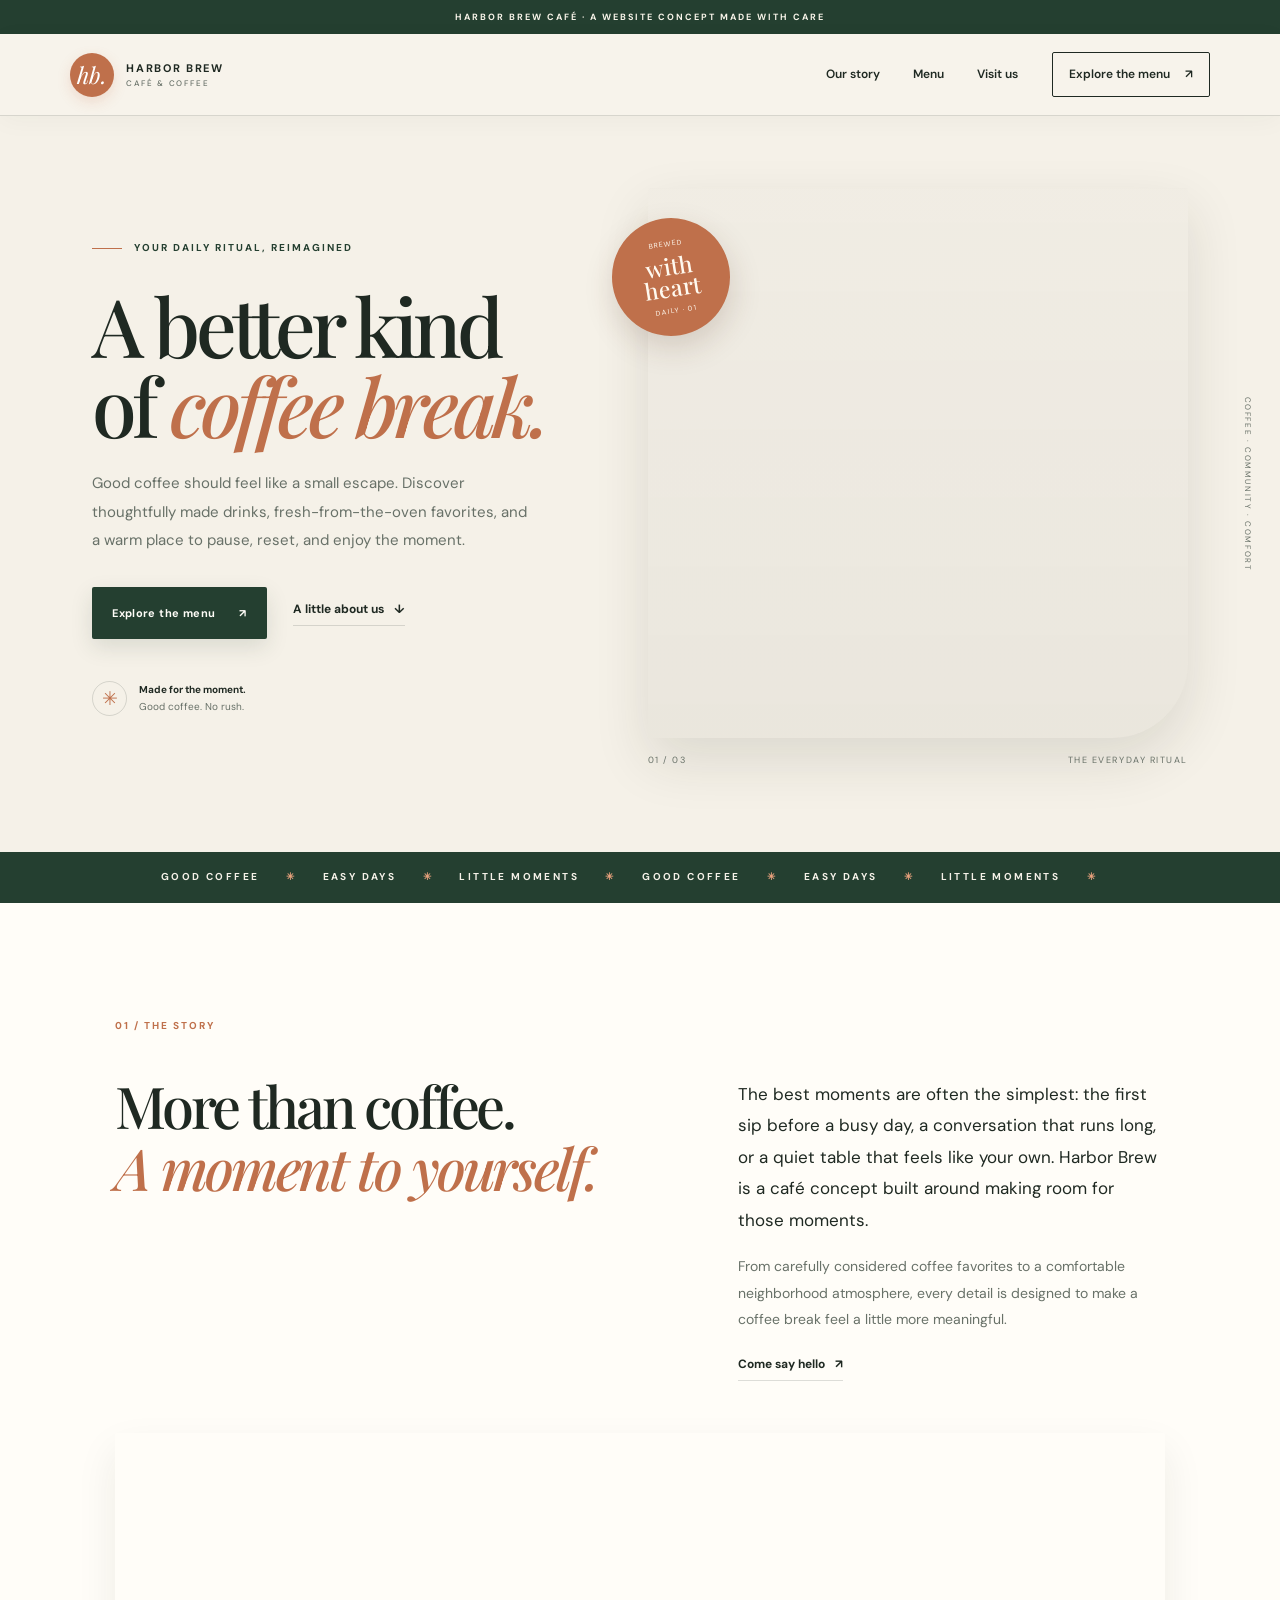
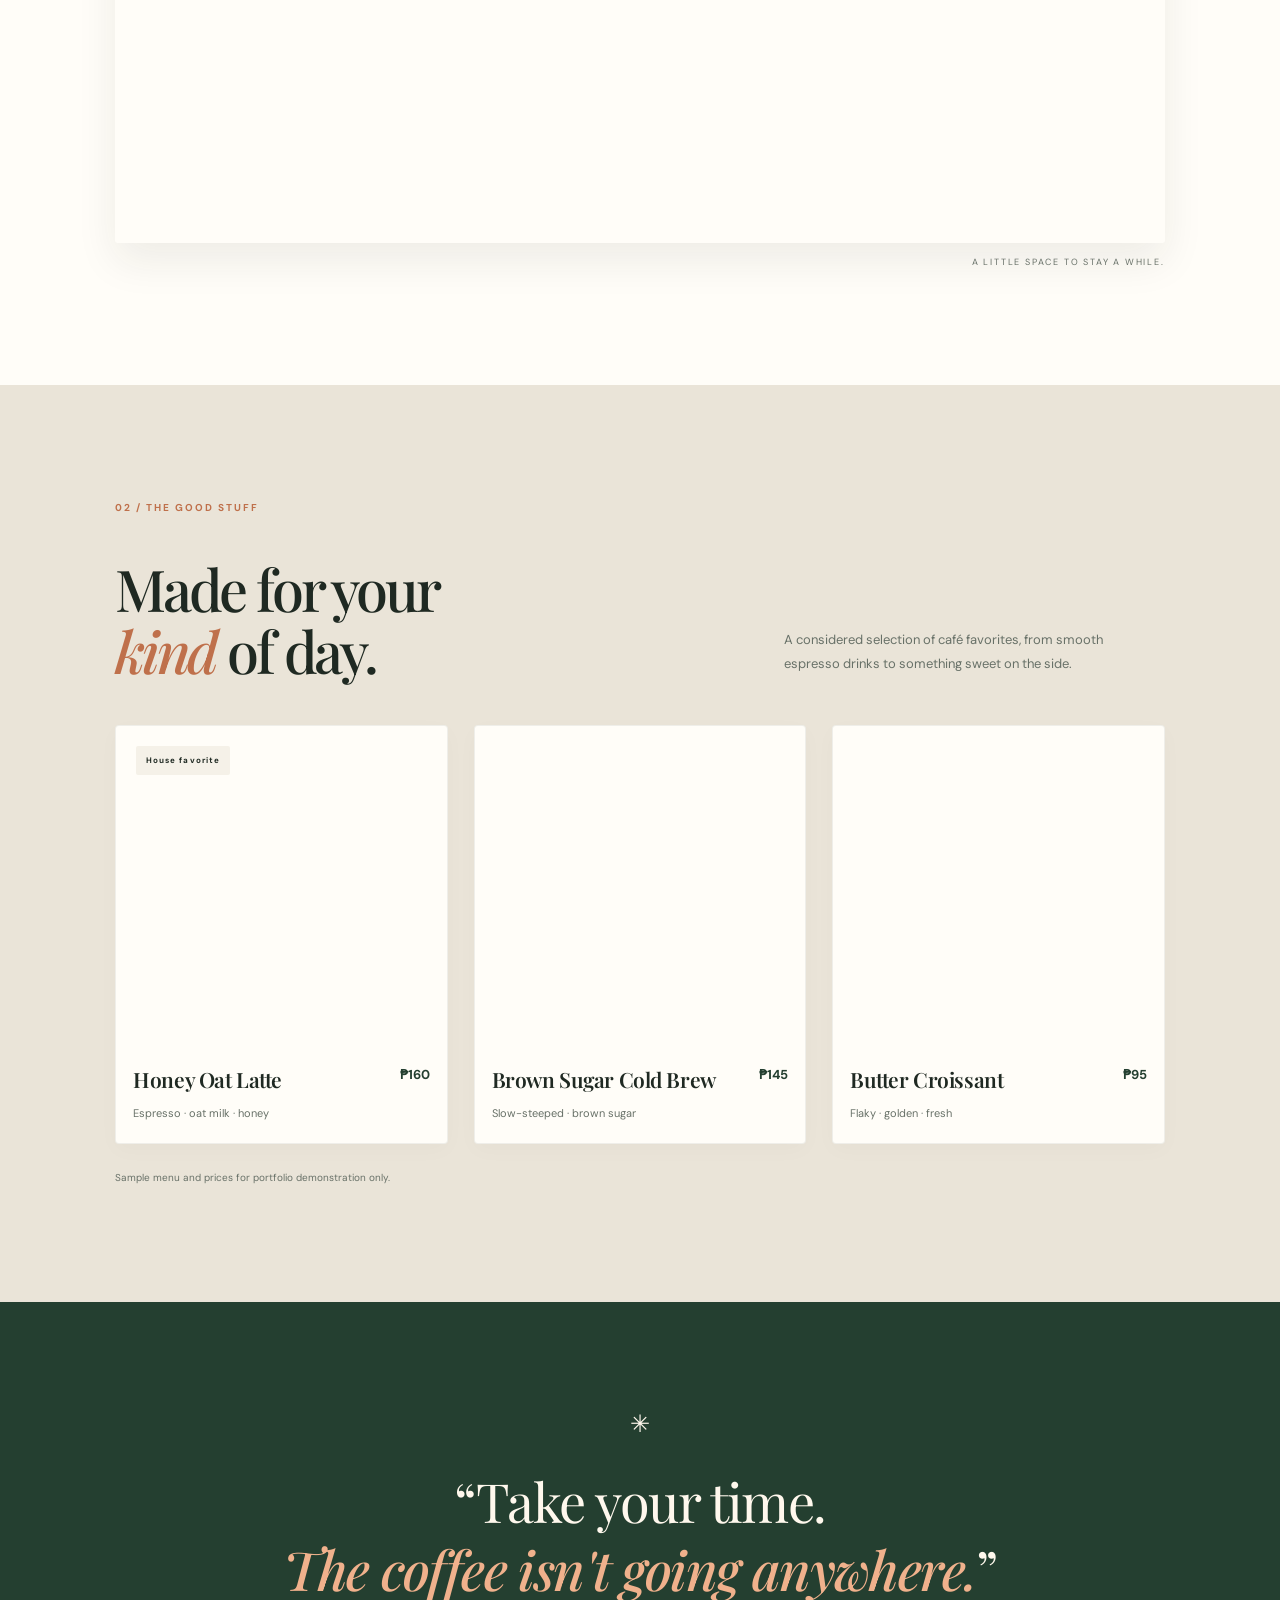
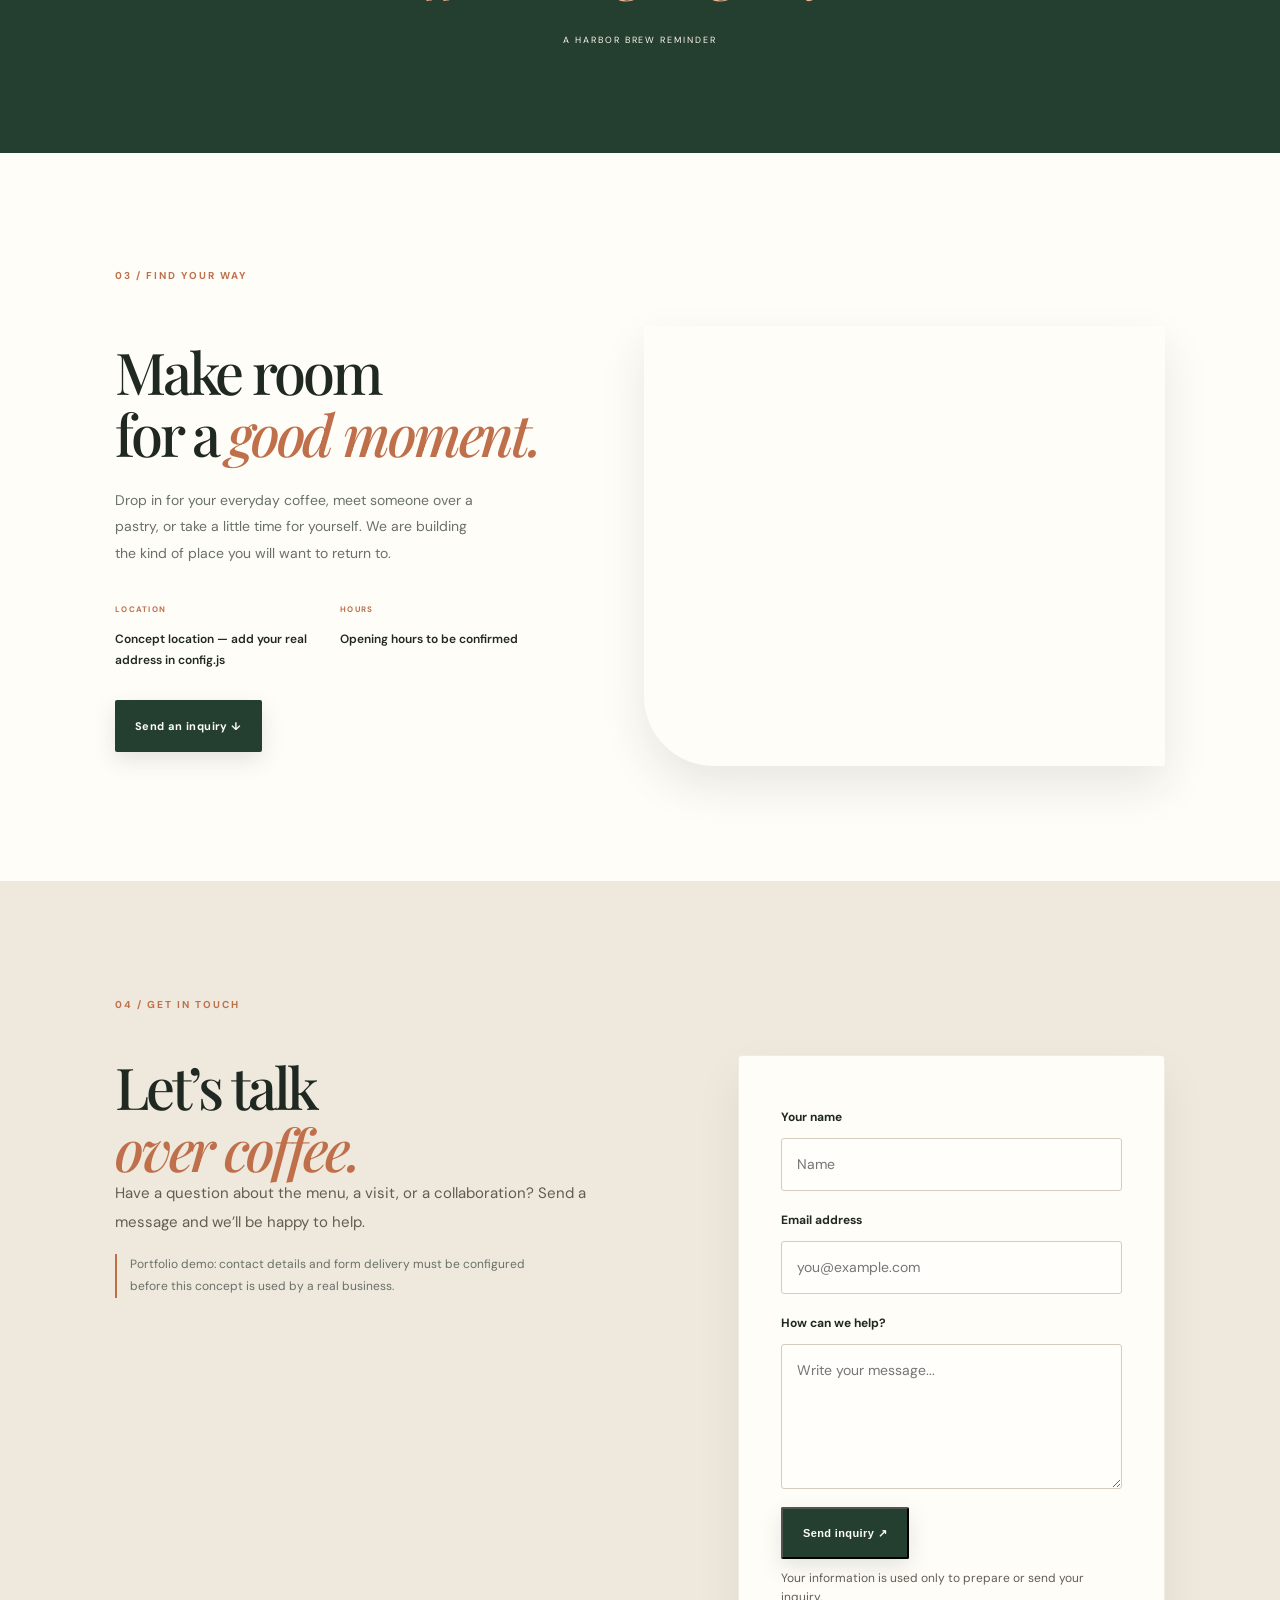
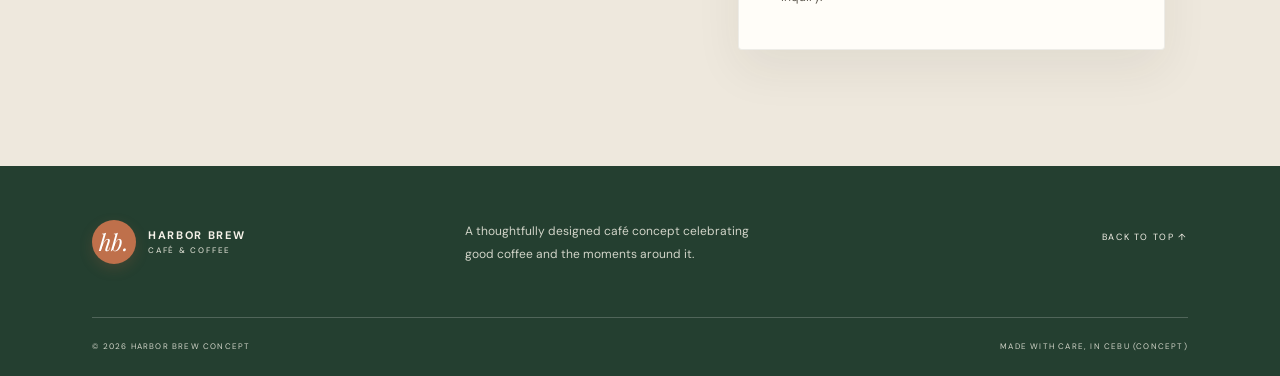
==== commit 78247244: "Add files via upload" ====
--- a/index.html
+++ b/index.html
@@ -7,7 +7,7 @@
   <meta name="theme-color" content="#f7f3eb">
   <meta property="og:type" content="website">
   <meta property="og:title" content="Harbor Brew Café — Coffee, Slow Mornings">
-  <meta property="og:description" content="A warm neighborhood café concept with thoughtfully brewed coffee and fresh little bites.">
+  <meta property="og:description" content="Explore the Harbor Brew Café website concept: thoughtfully brewed coffee, fresh little bites, and a cozy neighborhood feel.">
   <meta property="og:image" content="https://images.unsplash.com/photo-1442512595331-e89e73853f31?auto=format&fit=crop&w=1200&q=80">
   <meta name="twitter:card" content="summary_large_image">
   <meta name="robots" content="index,follow">
@@ -20,7 +20,7 @@
   <script src="script.js" defer></script>
 </head>
 <body>
-  <div class="announcement">GOOD COFFEE. GOOD COMPANY. EVERY DAY.</div>
+  <div class="announcement">HARBOR BREW CAFÉ · A WEBSITE CONCEPT MADE WITH CARE</div>
   <header class="site-header">
     <a class="brand" href="#home" aria-label="Harbor Brew home">
       <span class="brand-mark" aria-hidden="true">hb.</span>
@@ -40,16 +40,16 @@
   <main>
     <section class="hero" id="home">
       <div class="hero-copy">
-        <p class="eyebrow"><span class="eyebrow-line"></span> YOUR NEIGHBORHOOD COFFEE SPOT</p>
-        <h1>Make room<br>for <em>slow</em> mornings.</h1>
-        <p class="hero-description">Thoughtfully brewed coffee, fresh little bites, and a cozy corner to make the day feel a little lighter.</p>
+        <p class="eyebrow"><span class="eyebrow-line"></span> YOUR DAILY RITUAL, REIMAGINED</p>
+        <h1>A better kind<br>of <em>coffee break.</em></h1>
+        <p class="hero-description">Good coffee should feel like a small escape. Discover thoughtfully made drinks, fresh-from-the-oven favorites, and a warm place to pause, reset, and enjoy the moment.</p>
         <div class="hero-actions">
-          <a class="button button-dark" href="#menu">See what's brewing <span aria-hidden="true">↗</span></a>
+          <a class="button button-dark" href="#menu">Explore the menu <span aria-hidden="true">↗</span></a>
           <a class="text-link" href="#story">A little about us <span aria-hidden="true">↓</span></a>
         </div>
         <div class="hero-note">
           <div class="note-icon" aria-hidden="true">✳</div>
-          <p><strong>Made with care.</strong><br>Served with a little sunshine.</p>
+          <p><strong>Made for the moment.</strong><br>Good coffee. No rush.</p>
         </div>
       </div>
       <div class="hero-visual">
@@ -68,11 +68,11 @@
       <div class="section-kicker">01 / THE STORY</div>
       <div class="story-layout">
         <div>
-          <h2>A small pause<br>in a busy world.</h2>
+          <h2>More than coffee.<br><em>A moment to yourself.</em></h2>
         </div>
         <div class="story-copy">
-          <p class="lead">Harbor Brew is a concept for a neighborhood café built around a simple idea: the best part of your day doesn't have to be a big thing.</p>
-          <p>It can be your first sip of coffee, a warm pastry shared with a friend, or ten quiet minutes before everything gets busy. We made this little space for all of it.</p>
+          <p class="lead">The best moments are often the simplest: the first sip before a busy day, a conversation that runs long, or a quiet table that feels like your own. Harbor Brew is a café concept built around making room for those moments.</p>
+          <p>From carefully considered coffee favorites to a comfortable neighborhood atmosphere, every detail is designed to make a coffee break feel a little more meaningful.</p>
           <a class="text-link" href="#visit">Come say hello <span aria-hidden="true">↗</span></a>
         </div>
       </div>
@@ -84,7 +84,7 @@
       <div class="section-kicker">02 / THE GOOD STUFF</div>
       <div class="section-heading">
         <div><h2>Made for your<br><em>kind</em> of day.</h2></div>
-        <p>Comforting favorites, made simply.<br>Here are a few things on our concept menu.</p>
+        <p>A considered selection of café favorites, from smooth espresso drinks to something sweet on the side.</p>
       </div>
       <div class="menu-grid" id="menu-grid" aria-live="polite"></div>
       <p class="menu-disclaimer">Sample menu and prices for portfolio demonstration only.</p>
@@ -100,8 +100,8 @@
       <div class="section-kicker">03 / FIND YOUR WAY</div>
       <div class="visit-layout">
         <div class="visit-copy">
-          <h2>Your next<br>favorite corner.</h2>
-          <p>We'd love to have you over for a cup, a catch-up, or a quiet moment to yourself.</p>
+          <h2>Make room<br>for a <em>good moment.</em></h2>
+          <p>Drop in for your everyday coffee, meet someone over a pastry, or take a little time for yourself. We are building the kind of place you will want to return to.</p>
           <div class="visit-details">
             <div><span class="detail-label">LOCATION</span><p id="business-address">Concept location — add your real address in config.js</p><a id="directions-link" class="text-link" href="#visit" hidden>Get directions ↗</a></div>
             <div><span class="detail-label">HOURS</span><p id="business-hours">Add your real opening hours in config.js</p></div>
@@ -119,7 +119,7 @@
     <section class="contact-section section" id="contact">
       <div class="section-kicker">04 / GET IN TOUCH</div>
       <div class="contact-layout">
-        <div><h2>Have a question?<br><em>Drop us a note.</em></h2><p class="contact-intro">Use this form to draft an inquiry. To receive submissions directly, configure the free FormSubmit endpoint in <code>config.js</code>; otherwise your email app will open with the message prepared.</p></div>
+        <div><h2>Let’s talk<br><em>over coffee.</em></h2><p class="contact-intro">Have a question about the menu, a visit, or a collaboration? Send a message and we’ll be happy to help.</p><p class="contact-demo-note">Portfolio demo: contact details and form delivery must be configured before this concept is used by a real business.</p></div>
         <form id="contact-form" class="contact-form">
           <label for="contact-name">Your name</label><input id="contact-name" name="name" autocomplete="name" required maxlength="100" placeholder="Name">
           <label for="contact-email">Email address</label><input id="contact-email" name="email" type="email" autocomplete="email" required maxlength="200" placeholder="you@example.com">
@@ -133,7 +133,7 @@
 
   <footer class="footer">
     <a class="brand footer-brand" href="#home"><span class="brand-mark">hb.</span><span class="brand-name">HARBOR BREW<span>CAFÉ & COFFEE</span></span></a>
-    <p id="footer-description">A fictional café website concept<br>designed as a web development portfolio project.</p>
+    <p id="footer-description">A thoughtfully designed café concept celebrating<br>good coffee and the moments around it.</p>
     <a class="back-top" href="#home">BACK TO TOP ↑</a>
     <div class="footer-bottom"><span>© 2026 HARBOR BREW CONCEPT</span><span>MADE WITH CARE, IN CEBU (CONCEPT)</span></div>
   </footer>
--- a/style.css
+++ b/style.css
@@ -10,7 +10,7 @@
   --sans: "DM Sans", Arial, sans-serif;
 }
 * { box-sizing: border-box; }
-html { scroll-behavior: smooth; scroll-padding-top: 90px; }
+html { scroll-behavior: auto; scroll-padding-top: 90px; }
 body { margin: 0; color: var(--ink); background: var(--cream); font-family: var(--sans); -webkit-font-smoothing: antialiased; }
 a { color: inherit; text-decoration: none; }
 .announcement { padding: 9px 20px; background: var(--green); color: #f8f4e9; text-align: center; font-size: 9px; letter-spacing: .19em; font-weight: 700; }
@@ -154,7 +154,6 @@
 
 /* Client-ready contact section and interaction states */
 [hidden] { display: none !important; }
-html { scroll-behavior: smooth; scroll-padding-top: 90px; }
 button, a, input, textarea { -webkit-tap-highlight-color: transparent; }
 :focus-visible { outline: 3px solid #b9683e; outline-offset: 3px; }
 .button-outline { display: inline-flex; align-items: center; justify-content: center; border: 1px solid var(--ink); padding: 14px 20px; text-decoration: none; color: var(--ink); font-size: 11px; letter-spacing: .06em; text-transform: uppercase; }
@@ -199,3 +198,202 @@
   :where(a, button, .menu-card, .story-image, .visit-image, .hero-image, .button-outline) { transition: none !important; }
   .menu-card:hover, .story-image:hover, .visit-image:hover, .hero-image:hover, .button:hover, .button-outline:hover, .nav-cta:hover { transform: none !important; }
 }
+
+
+/* The JavaScript scroll helper calculates the sticky-header offset itself. */
+section[id] { scroll-margin-top: 0; }
+@media (max-width: 650px) {
+  html { scroll-padding-top: 72px; }
+}
+
+
+/* Design refinement: clearer hierarchy, softer surfaces, and a stronger introduction. */
+:root {
+  --cream: #f6f2e9;
+  --paper: #fffdf8;
+  --ink: #20281f;
+  --muted: #696d63;
+  --green: #294634;
+  --orange: #c96b43;
+  --line: rgba(32, 40, 31, .16);
+}
+body { background: var(--cream); }
+.announcement { padding: 10px 18px; font-size: 9px; letter-spacing: .2em; }
+.site-header { box-shadow: 0 5px 24px rgba(39, 44, 33, .035); }
+.brand-mark { box-shadow: 0 5px 14px rgba(201, 107, 67, .18); }
+.nav { gap: clamp(18px, 2.5vw, 34px); }
+.nav-cta { border-radius: 3px; }
+.hero { min-height: 680px; overflow: hidden; }
+.hero-copy { position: relative; z-index: 1; }
+.eyebrow { font-size: 9px; }
+h1 { max-width: 620px; font-size: clamp(55px, 6.1vw, 86px); line-height: 1.02; letter-spacing: -.06em; }
+.hero-description { max-width: 435px; font-size: 14px; line-height: 1.95; }
+.button { border-radius: 3px; min-height: 48px; }
+.button-dark { box-shadow: 0 8px 18px rgba(41, 70, 52, .12); }
+.hero-image { border-radius: 3px 3px 72px 3px; box-shadow: 0 22px 55px rgba(44, 38, 27, .12); }
+.image-sticker { box-shadow: 0 12px 30px rgba(82, 49, 30, .17); }
+.image-caption { font-size: 9px; }
+.ticker { padding: 18px 0; }
+.section { padding-top: clamp(76px, 9vw, 112px); padding-bottom: clamp(76px, 9vw, 112px); }
+.story-layout { gap: clamp(36px, 8vw, 110px); }
+.story-copy .lead { font-size: 17px; line-height: 1.8; }
+.story-image { border-radius: 3px; box-shadow: 0 18px 42px rgba(44, 38, 27, .08); }
+.menu-section { background: #ebe4d7; }
+.menu-grid { gap: clamp(14px, 2vw, 24px); }
+.menu-card { padding: 10px 10px 18px; background: rgba(255, 253, 248, .66); border: 1px solid rgba(32, 40, 31, .07); border-radius: 4px; overflow: hidden; }
+.menu-photo { border-radius: 2px; height: clamp(210px, 24vw, 300px); }
+.menu-card-info { padding: 17px 5px 0; }
+.menu-card-info h3 { font-size: 20px; }
+.menu-card-info p { font-size: 11px; line-height: 1.6; }
+.menu-card-info > span { color: var(--green); padding-top: 2px; }
+.menu-tag { top: 20px; left: 20px; border-radius: 2px; }
+.quote-band { background: var(--green); padding: 88px 20px; }
+.quote-band p { font-size: clamp(30px, 4.3vw, 50px); }
+.quote-band em { color: #f0b18c; }
+.visit-image { border-radius: 3px 3px 3px 70px; box-shadow: 0 20px 45px rgba(44, 38, 27, .1); }
+.contact-section { background: #eee7da; }
+.contact-form { padding: clamp(20px, 3vw, 34px); background: var(--paper); border: 1px solid rgba(32, 40, 31, .08); box-shadow: 0 14px 36px rgba(44, 38, 27, .055); border-radius: 4px; }
+.contact-form input, .contact-form textarea { border-radius: 3px; transition: border-color .2s ease, box-shadow .2s ease; }
+.contact-form input:focus, .contact-form textarea:focus { outline: none; border-color: var(--green); box-shadow: 0 0 0 3px rgba(41, 70, 52, .1); }
+.contact-demo-note { max-width: 430px; margin-top: 18px; padding-left: 13px; border-left: 2px solid var(--orange); color: var(--muted); font-size: 11px; line-height: 1.8; }
+.footer { row-gap: 28px; }
+.back-top { padding: 10px 0; }
+@media (max-width: 900px) {
+  .hero { min-height: 590px; }
+  .hero-image { height: 420px; }
+}
+@media (max-width: 650px) {
+  .announcement { font-size: 7px; letter-spacing: .14em; }
+  .hero { min-height: 0; padding-top: 48px; }
+  h1 { font-size: clamp(49px, 13.8vw, 72px); }
+  .hero-description { font-size: 13px; }
+  .hero-image { height: 340px; border-bottom-right-radius: 48px; }
+  .image-sticker { width: 86px; height: 86px; }
+  .story-image { height: 245px; }
+  .menu-card { padding: 8px 8px 16px; }
+  .menu-photo { height: 280px; }
+  .visit-image { min-height: 280px; border-bottom-left-radius: 46px; }
+  .contact-form { padding: 20px; }
+}
+@media (prefers-reduced-motion: reduce) {
+  .contact-form input, .contact-form textarea { transition: none; }
+}
+
+/* Professional design pass: stronger editorial hierarchy, consistent rhythm, and accessible polish. */
+:root {
+  --cream: #f5f1e8;
+  --paper: #fffdf8;
+  --ink: #1f2922;
+  --muted: #687168;
+  --green: #243f30;
+  --orange: #bf704b;
+  --line: rgba(31, 41, 34, .15);
+  --serif: "Playfair Display", Georgia, serif;
+  --sans: "DM Sans", Arial, sans-serif;
+}
+body { font-size: 14px; line-height: 1.65; }
+.announcement { min-height: 34px; display: flex; align-items: center; justify-content: center; padding: 8px 16px; font-size: 9px; letter-spacing: .22em; }
+.site-header { height: 82px; padding-inline: max(5.5%, calc((100% - 1440px) / 2)); }
+.brand { gap: 12px; }
+.brand-mark { width: 44px; height: 44px; font-size: 23px; }
+.brand-name { letter-spacing: .15em; }
+.nav { gap: clamp(18px, 2.6vw, 38px); }
+.nav a:not(.nav-cta) { padding-block: 8px; }
+.nav-cta { padding: 12px 16px; border-radius: 2px; }
+.hero { width: min(100%, 1600px); margin-inline: auto; min-height: 700px; padding: 72px max(7.2%, calc((100% - 1320px) / 2)) 84px; grid-template-columns: minmax(0, .92fr) minmax(0, 1.08fr); gap: clamp(44px, 7vw, 112px); }
+.hero-copy { max-width: 570px; padding-bottom: 0; }
+.eyebrow, .section-kicker { letter-spacing: .2em; font-size: 10px; }
+h1 { font-size: clamp(58px, 6.3vw, 92px); line-height: .99; margin-top: 28px; margin-bottom: 25px; }
+h1 em, h2 em { color: var(--orange); }
+.hero-description { max-width: 440px; font-size: 15px; line-height: 1.9; }
+.hero-actions { gap: 26px; margin-top: 32px; }
+.button { min-height: 52px; padding: 15px 20px; border-radius: 2px; font-size: 11px; letter-spacing: .035em; }
+.button-dark { background: var(--green); box-shadow: 0 8px 22px rgba(36, 63, 48, .13); }
+.button-dark:hover { background: #172e21; }
+.text-link { font-size: 12px; }
+.hero-note { margin-top: 42px; }
+.hero-image { height: clamp(420px, 43vw, 570px); border-radius: 2px 2px 76px 2px; background-position: center; }
+.image-sticker { width: 118px; height: 118px; top: 30px; left: -36px; }
+.image-caption { margin-top: 15px; font-size: 9px; letter-spacing: .17em; }
+.hero-side-label { right: 2%; }
+.ticker { padding: 17px 0; font-size: 10px; letter-spacing: .24em; }
+.section { padding: clamp(82px, 9vw, 124px) max(9%, calc((100% - 1260px) / 2)); }
+.story-layout { margin: 40px 0 52px; gap: clamp(44px, 8vw, 125px); }
+h2 { font-size: clamp(43px, 4.5vw, 66px); line-height: 1.08; }
+.story-copy { max-width: 490px; }
+.story-copy .lead { font-size: 17px; line-height: 1.85; }
+.story-copy p { font-size: 14px; line-height: 1.9; }
+.story-image { height: clamp(290px, 32vw, 440px); }
+.story-image-caption { font-size: 9px; letter-spacing: .2em; }
+.menu-section { background: #eae4d8; }
+.section-heading { margin: 40px 0 44px; }
+.section-heading > p { max-width: 360px; font-size: 13px; line-height: 1.85; }
+.menu-grid { gap: clamp(16px, 2vw, 26px); }
+.menu-card { background: var(--paper); padding: 10px 10px 21px; border: 1px solid rgba(31,41,34,.07); box-shadow: 0 6px 22px rgba(40, 37, 28, .025); transition: transform .35s ease, box-shadow .35s ease; }
+.menu-card:hover { transform: translateY(-5px); box-shadow: 0 16px 35px rgba(40, 37, 28, .09); }
+.menu-photo { height: clamp(220px, 24vw, 310px); }
+.menu-card-info { padding: 19px 7px 0; }
+.menu-card-info h3 { font-size: 21px; }
+.menu-card-info p { font-size: 11px; line-height: 1.7; }
+.menu-card-info > span { font-size: 13px; }
+.menu-tag { top: 20px; left: 20px; padding: 8px 10px; font-size: 8px; letter-spacing: .13em; }
+.menu-disclaimer { margin-top: 26px; font-size: 10px; }
+.quote-band { padding: clamp(72px, 8vw, 108px) 20px; }
+.quote-band p { margin: 24px 0; font-size: clamp(32px, 4.3vw, 54px); }
+.quote-credit { font-size: 9px; letter-spacing: .22em; }
+.visit-layout { gap: clamp(40px, 8vw, 120px); margin-top: 42px; }
+.visit-copy > p { font-size: 14px; line-height: 1.9; }
+.visit-details { gap: 24px; }
+.visit-details p { font-size: 12px; }
+.visit-image { min-height: 440px; }
+.contact-section { background: #eee8dd; }
+.contact-layout { margin-top: 42px; }
+.contact-intro { font-size: 15px; line-height: 1.9; }
+.contact-demo-note { font-size: 12px; }
+.contact-form { padding: clamp(24px, 3.5vw, 42px); box-shadow: 0 20px 48px rgba(44, 38, 27, .065); }
+.contact-form label { font-size: 12px; margin-top: 10px; }
+.contact-form input, .contact-form textarea { min-height: 48px; padding: 14px 15px; border: 1px solid #d4ccbe; background: #fffefa; font-size: 14px; }
+.contact-form textarea { min-height: 145px; }
+.form-status { margin-bottom: 0; }
+.footer { padding: 54px max(7.2%, calc((100% - 1320px) / 2)) 22px; }
+.footer > p { font-size: 12px; line-height: 1.9; }
+.back-top { font-size: 9px; letter-spacing: .18em; }
+.footer-bottom { font-size: 8px; letter-spacing: .15em; padding-top: 22px; }
+a:focus-visible, button:focus-visible, input:focus-visible, textarea:focus-visible { outline: 3px solid #bf704b; outline-offset: 4px; }
+@media (min-width: 1500px) { .hero { min-height: 760px; } }
+@media (max-width: 900px) {
+  .hero { min-height: auto; padding-top: 64px; padding-bottom: 72px; }
+  .hero-image { height: 430px; }
+  .section { padding-inline: 7%; }
+  .visit-image { min-height: 360px; }
+}
+@media (max-width: 650px) {
+  .announcement { min-height: 32px; font-size: 7px; letter-spacing: .15em; }
+  .site-header { height: 72px; }
+  .hero { padding: 48px 6% 54px; gap: 36px; }
+  h1 { font-size: clamp(51px, 13.5vw, 72px); margin-top: 23px; }
+  .hero-description { font-size: 14px; line-height: 1.85; }
+  .hero-actions { align-items: flex-start; flex-wrap: wrap; gap: 18px; }
+  .hero-note { margin-top: 30px; }
+  .hero-image { height: min(112vw, 440px); border-bottom-right-radius: 54px; }
+  .image-sticker { width: 90px; height: 90px; left: -8px; top: 18px; }
+  .image-sticker strong { font-size: 19px; }
+  .image-caption { font-size: 7px; letter-spacing: .12em; }
+  .section { padding: 72px 6%; }
+  .story-layout { gap: 24px; margin: 30px 0 32px; }
+  .story-copy .lead { font-size: 16px; }
+  .story-image { height: 250px; }
+  .section-heading { margin: 30px 0; }
+  .menu-grid { grid-template-columns: 1fr; gap: 22px; }
+  .menu-card { padding: 9px 9px 19px; }
+  .menu-photo { height: min(82vw, 360px); }
+  .quote-band { padding: 65px 22px; }
+  .visit-image { min-height: 270px; }
+  .contact-layout { gap: 25px; }
+  .contact-form { padding: 22px 18px; }
+  .footer { padding: 38px 6% 20px; gap: 20px; }
+}
+@media (prefers-reduced-motion: reduce) {
+  *, *::before, *::after { scroll-behavior: auto !important; }
+  .menu-card, .button, .story-image, .visit-image, .hero-image { transition: none !important; }
+}
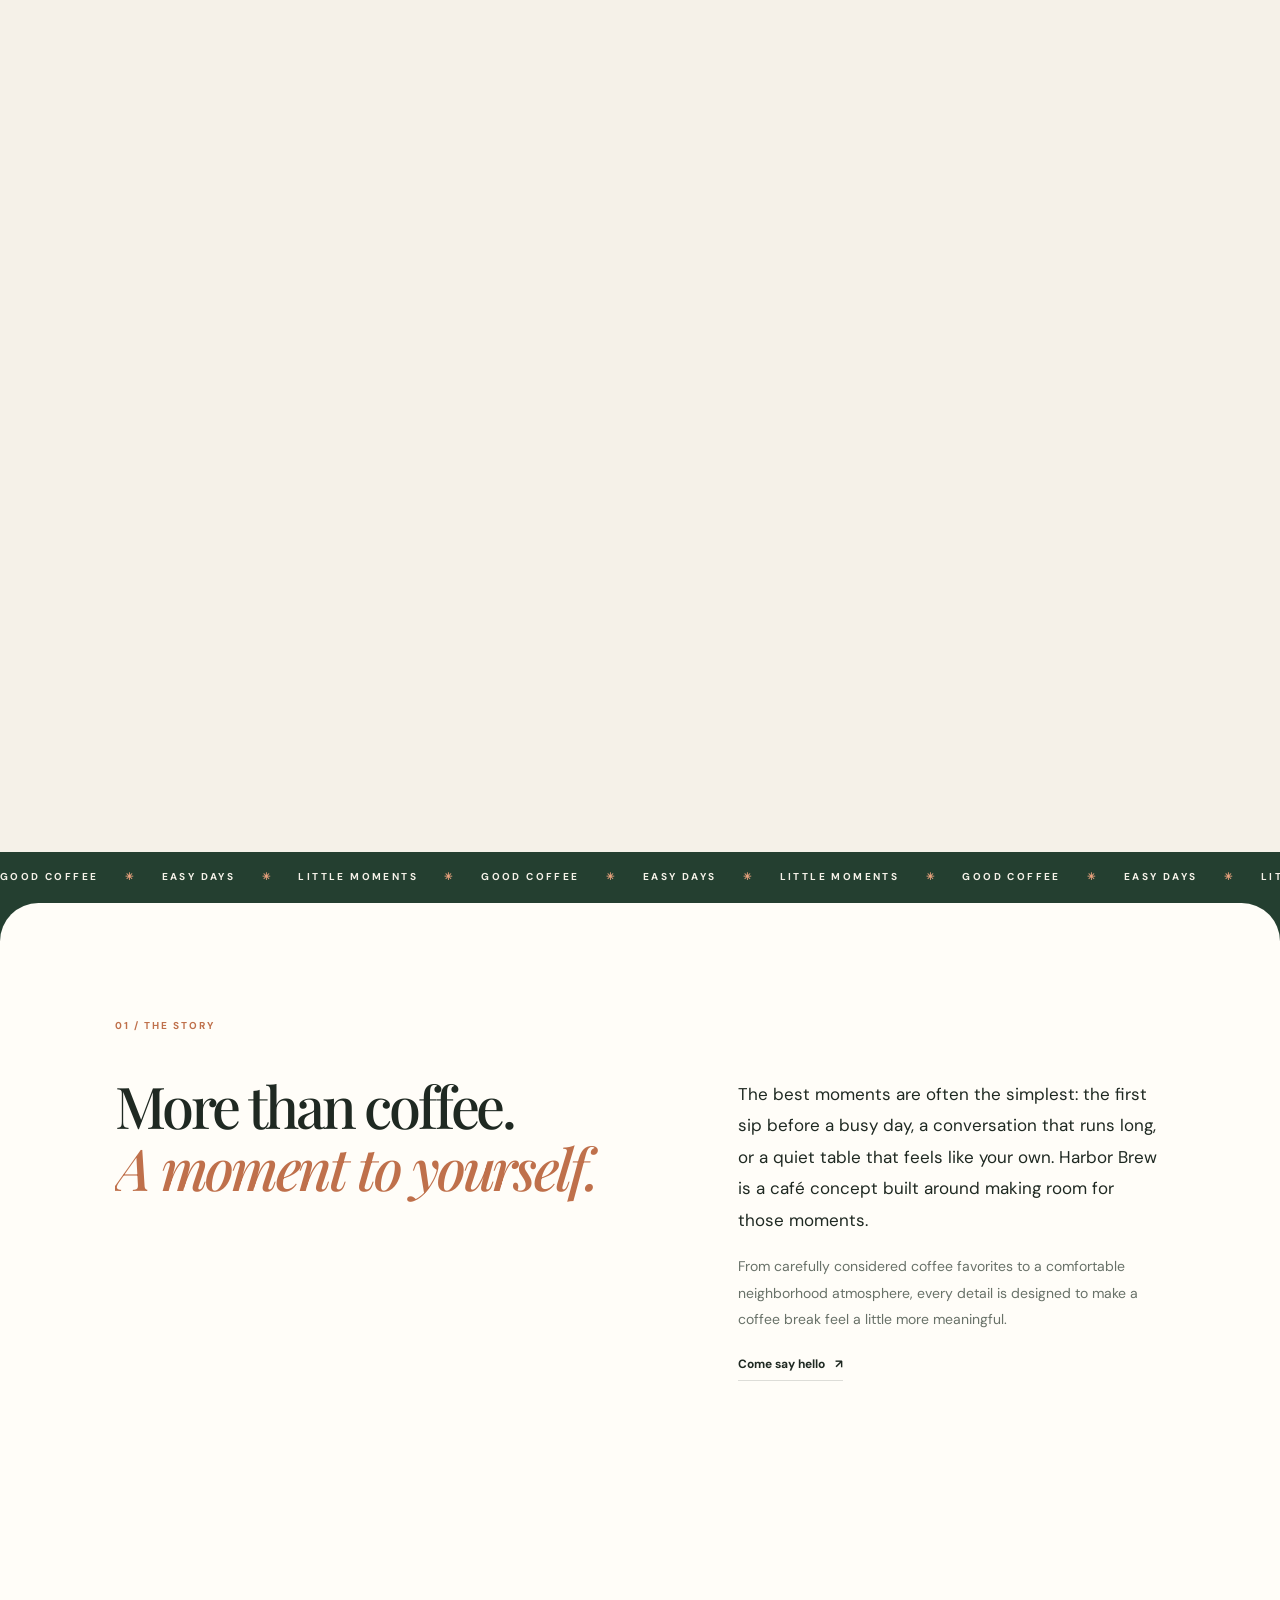
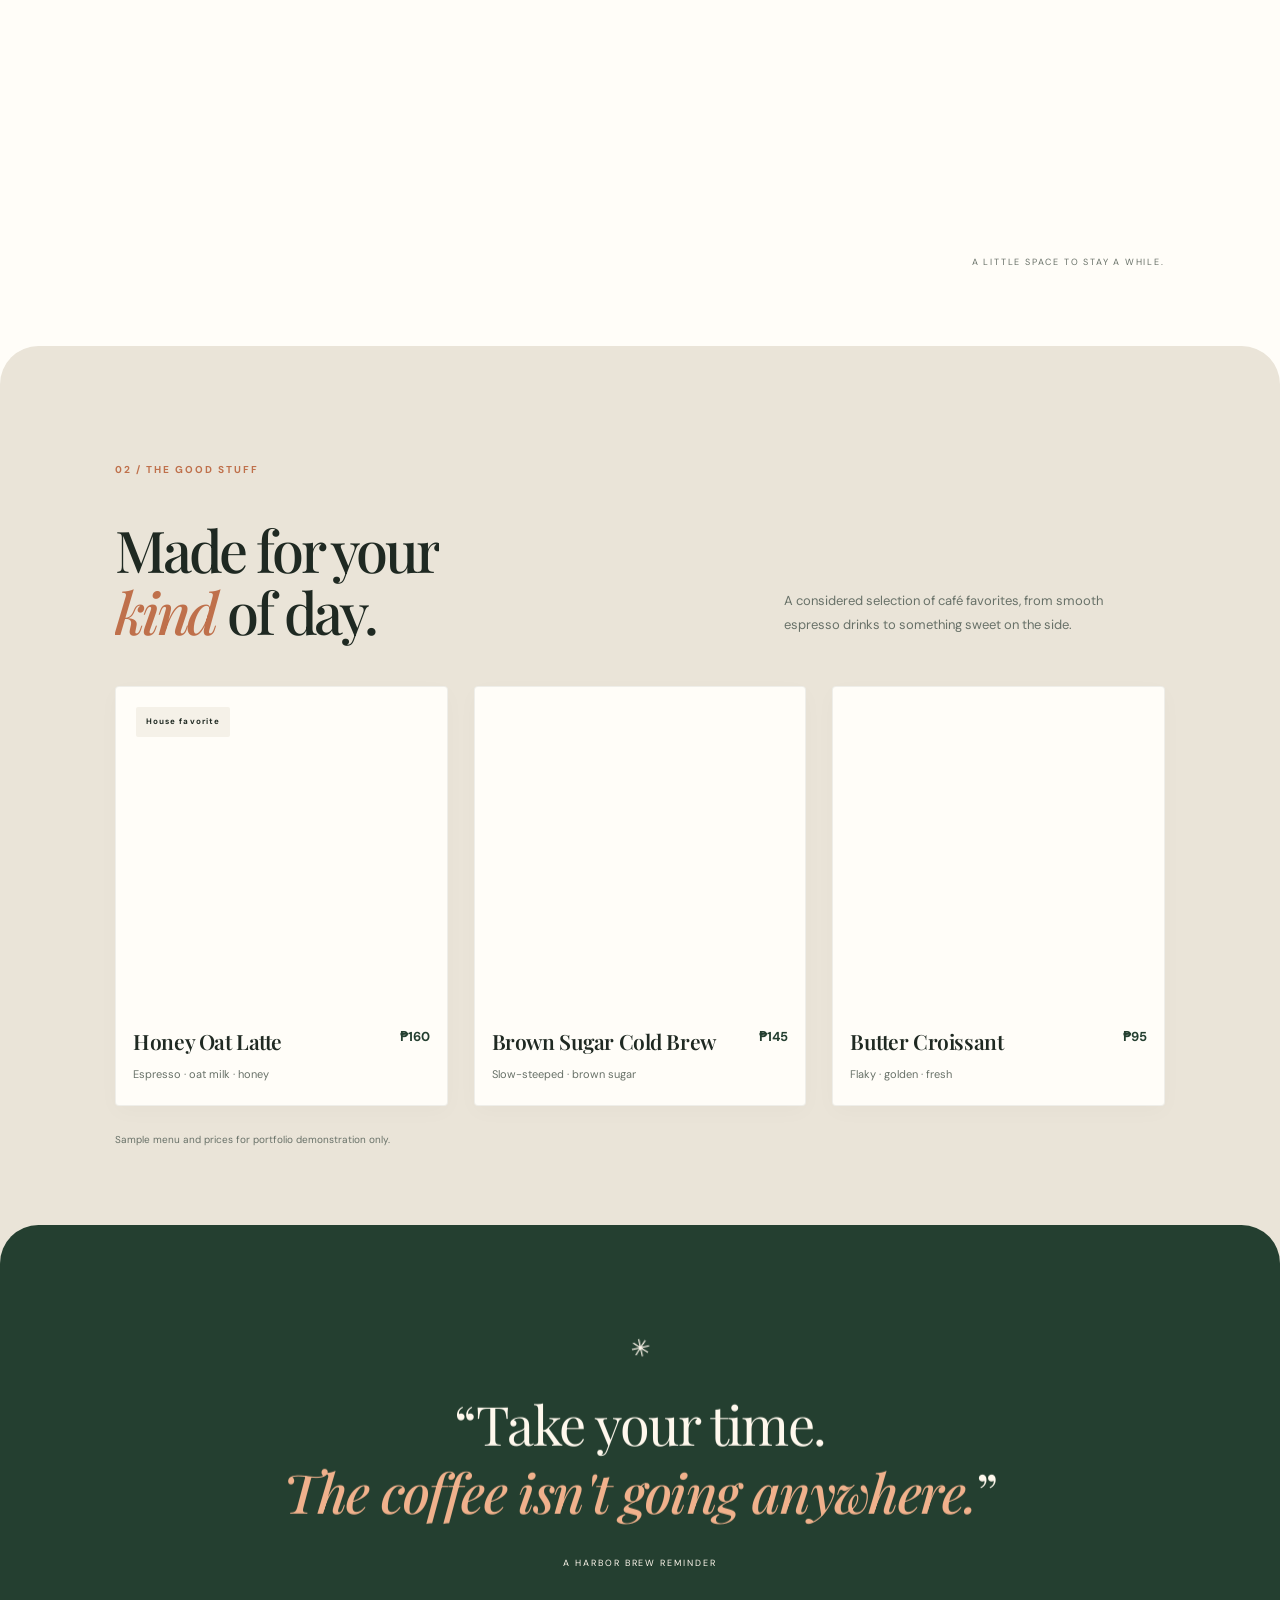
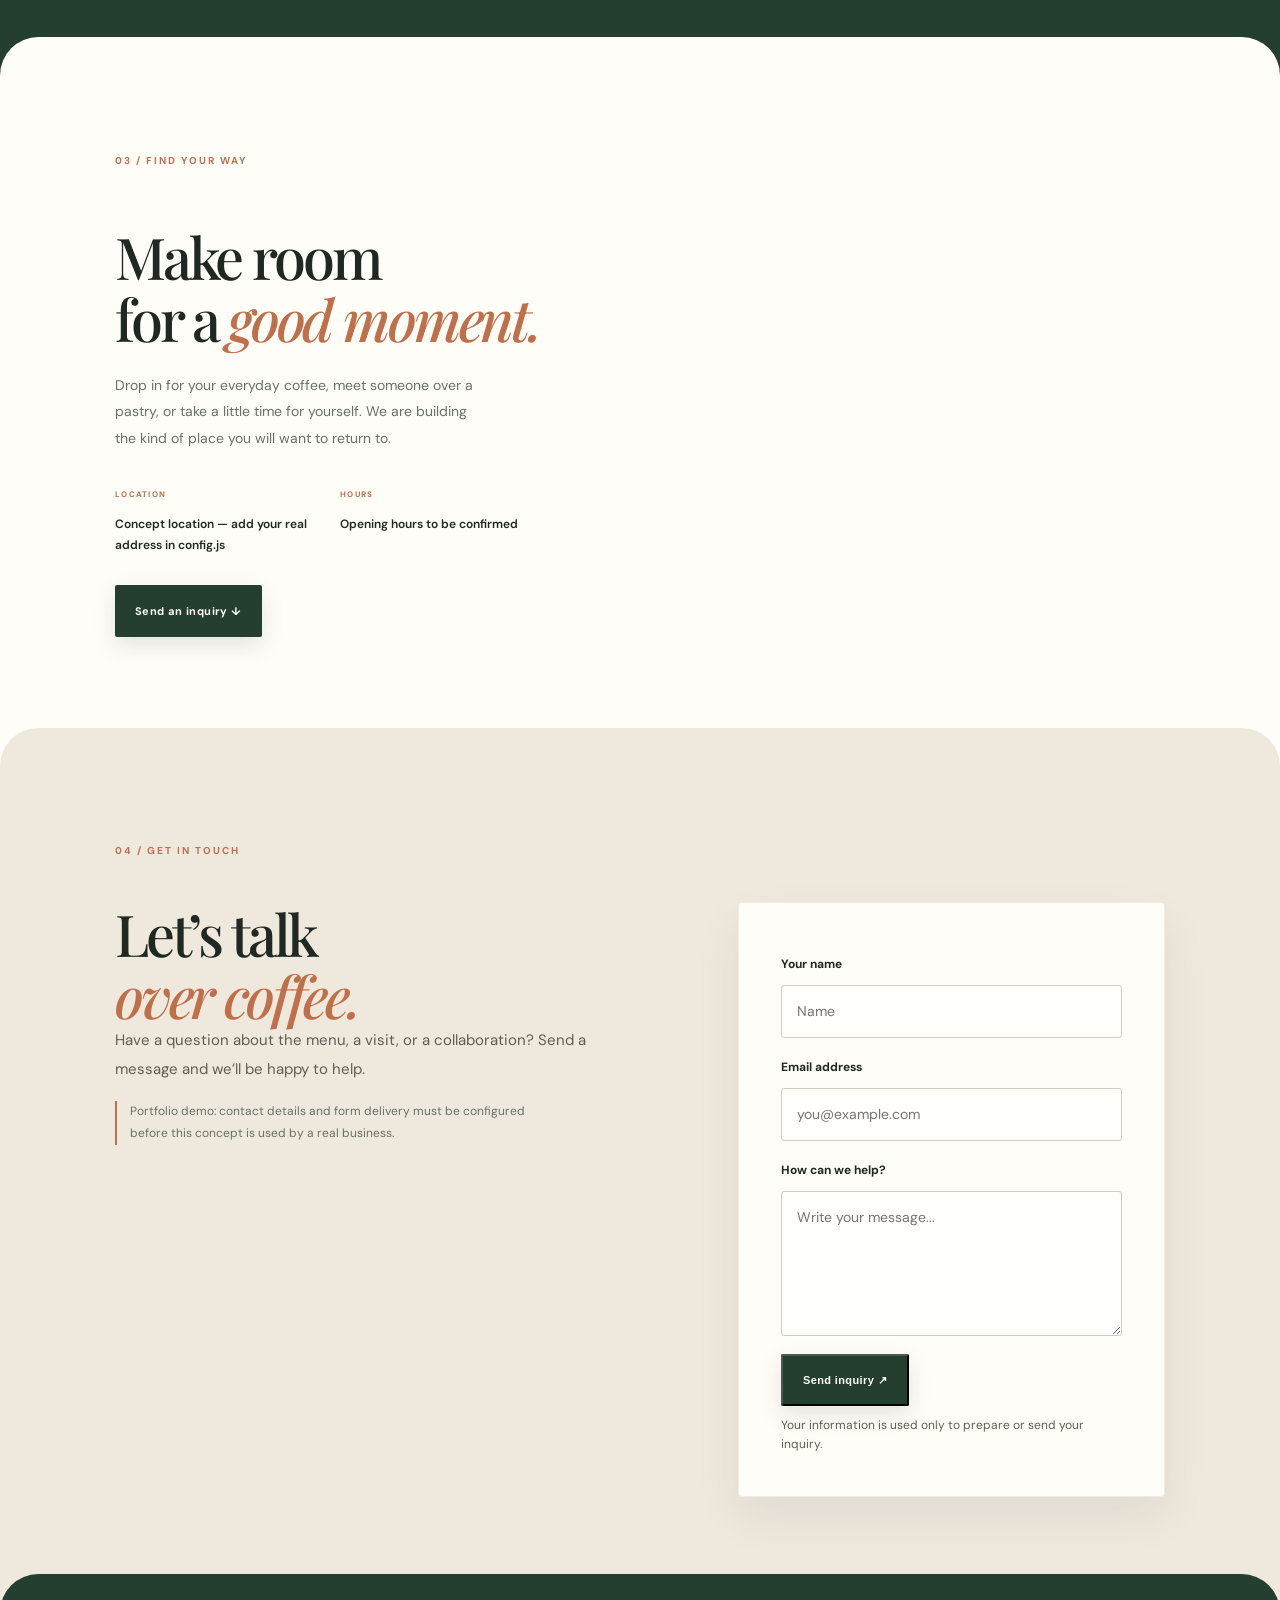
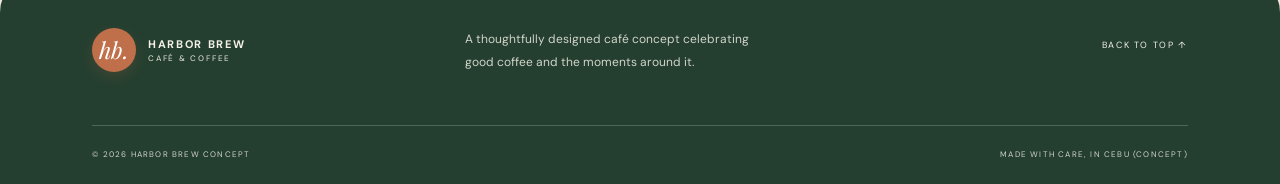
==== commit ad1dc3fe: "Add files via upload" ====
--- a/index.html
+++ b/index.html
@@ -16,10 +16,36 @@
   <link rel="preconnect" href="https://fonts.gstatic.com" crossorigin>
   <link href="https://fonts.googleapis.com/css2?family=DM+Sans:wght@400;500;600;700&family=Playfair+Display:wght@500;600;700&display=swap" rel="stylesheet">
   <link rel="stylesheet" href="style.css">
+  <link rel="stylesheet" href="motion.css">
+  <script>
+    /* Intro state: only for visitors who have not asked for reduced motion.
+       The timeout is a safety net so the page can never stay hidden. */
+    (function () {
+      var d = document.documentElement;
+      if (window.matchMedia && matchMedia("(prefers-reduced-motion: reduce)").matches) return;
+      d.classList.add("has-intro");
+      setTimeout(function () {
+        d.classList.add("is-ready", "intro-open", "intro-done");
+        var l = document.getElementById("loader");
+        if (l) l.style.display = "none";
+      }, 9000);
+    })();
+  </script>
+  <noscript><style>.loader{display:none}</style></noscript>
   <script src="config.js" defer></script>
   <script src="script.js" defer></script>
+  <script src="motion.js" defer></script>
 </head>
 <body>
+  <div class="loader" id="loader" aria-hidden="true">
+    <div class="loader-inner">
+      <span class="loader-mark">hb.</span>
+      <span class="loader-name">HARBOR BREW CAFÉ</span>
+      <div class="loader-bar"><i></i></div>
+      <span class="loader-count">00</span>
+    </div>
+  </div>
+  <div class="scroll-progress" aria-hidden="true"></div>
   <div class="announcement">HARBOR BREW CAFÉ · A WEBSITE CONCEPT MADE WITH CARE</div>
   <header class="site-header">
     <a class="brand" href="#home" aria-label="Harbor Brew home">
@@ -41,7 +67,7 @@
     <section class="hero" id="home">
       <div class="hero-copy">
         <p class="eyebrow"><span class="eyebrow-line"></span> YOUR DAILY RITUAL, REIMAGINED</p>
-        <h1>A better kind<br>of <em>coffee break.</em></h1>
+        <h1 aria-label="A better kind of coffee break."><span class="line"><span>A better kind</span></span><span class="line"><span>of <em>coffee break.</em></span></span></h1>
         <p class="hero-description">Good coffee should feel like a small escape. Discover thoughtfully made drinks, fresh-from-the-oven favorites, and a warm place to pause, reset, and enjoy the moment.</p>
         <div class="hero-actions">
           <a class="button button-dark" href="#menu">Explore the menu <span aria-hidden="true">↗</span></a>
@@ -61,7 +87,10 @@
     </section>
 
     <section class="ticker" aria-label="Our values">
-      <div>GOOD COFFEE <span>✳</span> EASY DAYS <span>✳</span> LITTLE MOMENTS <span>✳</span> GOOD COFFEE <span>✳</span> EASY DAYS <span>✳</span> LITTLE MOMENTS <span>✳</span></div>
+      <div class="ticker-track">
+        <div class="ticker-group">GOOD COFFEE <span>✳</span> EASY DAYS <span>✳</span> LITTLE MOMENTS <span>✳</span> GOOD COFFEE <span>✳</span> EASY DAYS <span>✳</span> LITTLE MOMENTS <span>✳</span> GOOD COFFEE <span>✳</span> EASY DAYS <span>✳</span> LITTLE MOMENTS <span>✳</span></div>
+        <div class="ticker-group" aria-hidden="true">GOOD COFFEE <span>✳</span> EASY DAYS <span>✳</span> LITTLE MOMENTS <span>✳</span> GOOD COFFEE <span>✳</span> EASY DAYS <span>✳</span> LITTLE MOMENTS <span>✳</span> GOOD COFFEE <span>✳</span> EASY DAYS <span>✳</span> LITTLE MOMENTS <span>✳</span></div>
+      </div>
     </section>
 
     <section class="story section" id="story">
--- a/motion.css
+++ b/motion.css
@@ -0,0 +1,193 @@
+/* motion.css — intro, scroll transitions and micro-interactions.
+   Loaded after style.css. To go back to the previous look, remove this file,
+   motion.js, and their tags in index.html.
+   Everything is gated behind html.has-intro / html.js-motion, which are only
+   added when the visitor has NOT asked for reduced motion. */
+
+:root {
+  --ease-out: cubic-bezier(.2, .7, .2, 1);
+  --ease-io: cubic-bezier(.77, 0, .18, 1);
+  --r: clamp(24px, 3vw, 44px);
+}
+
+/* ---------- 1. Intro loader (curtain) ---------- */
+.loader {
+  --curve: 120px;
+  position: fixed; inset: 0; z-index: 100;
+  display: grid; place-items: center;
+  background: var(--green); color: var(--cream);
+  transition: transform 1.05s var(--ease-io);
+  will-change: transform;
+}
+.loader::after {
+  content: ""; position: absolute; left: 0; right: 0; top: 100%;
+  height: var(--curve); background: var(--green);
+  border-radius: 0 0 50% 50% / 0 0 100% 100%;
+}
+.loader.is-done { transform: translateY(calc(-100% - var(--curve))); }
+.loader-inner { display: flex; flex-direction: column; align-items: center; text-align: center; transition: opacity .45s ease, transform .7s var(--ease-out); }
+.loader.is-done .loader-inner { opacity: 0; transform: translateY(-36px); }
+.loader-mark {
+  position: relative; width: 88px; height: 88px; border-radius: 50%;
+  display: grid; place-items: center; background: var(--orange); color: #fff;
+  font-family: var(--serif); font-style: italic; font-size: 46px;
+  animation: loaderPop 1s cubic-bezier(.34, 1.56, .64, 1) both;
+}
+.loader-mark::before {
+  content: ""; position: absolute; inset: -12px; border-radius: 50%;
+  border: 1px solid rgba(245, 241, 232, .35);
+  animation: loaderRing 1.8s ease-out infinite;
+}
+.loader-name { margin-top: 26px; font-size: 11px; font-weight: 700; letter-spacing: .34em; opacity: 0; animation: loaderFade .8s ease .4s forwards; }
+.loader-bar { position: relative; overflow: hidden; margin-top: 30px; width: min(220px, 52vw); height: 1px; background: rgba(245, 241, 232, .22); }
+.loader-bar i { position: absolute; inset: 0; background: var(--orange); transform: scaleX(var(--p, 0)); transform-origin: left; }
+.loader-count { margin-top: 14px; font-size: 10px; letter-spacing: .22em; font-variant-numeric: tabular-nums; opacity: .7; }
+@keyframes loaderPop { from { transform: scale(0) rotate(-140deg); } to { transform: none; } }
+@keyframes loaderRing { 0% { transform: scale(.85); opacity: .9; } 100% { transform: scale(1.5); opacity: 0; } }
+@keyframes loaderFade { to { opacity: 1; } }
+
+/* lock scrolling until the curtain has lifted */
+html.has-intro:not(.intro-open) { overflow: hidden; }
+
+/* ---------- 2. Hero entrance (staged after the curtain) ---------- */
+.line { display: block; overflow: hidden; padding-bottom: .14em; margin-bottom: -.14em; }
+.line > span { display: inline-block; }
+
+.has-intro .hero h1 .line > span { transform: translateY(118%) rotate(4deg); transform-origin: left bottom; }
+.has-intro.is-ready .hero h1 .line > span { transform: none; }
+.has-intro.is-ready:not(.intro-done) .hero h1 .line > span { transition: transform 1.25s var(--ease-io); }
+.has-intro.is-ready:not(.intro-done) .hero h1 .line:nth-child(1) > span { transition-delay: .2s; }
+.has-intro.is-ready:not(.intro-done) .hero h1 .line:nth-child(2) > span { transition-delay: .38s; }
+
+.has-intro .hero .eyebrow, .has-intro .hero-description, .has-intro .hero-actions,
+.has-intro .hero-note, .has-intro .image-caption { opacity: 0; transform: translateY(26px); }
+.has-intro .hero-side-label { opacity: 0; }
+.has-intro .eyebrow-line { transform: scaleX(0); transform-origin: left; }
+.has-intro.is-ready .hero .eyebrow, .has-intro.is-ready .hero-description, .has-intro.is-ready .hero-actions,
+.has-intro.is-ready .hero-note, .has-intro.is-ready .image-caption { opacity: 1; transform: none; }
+.has-intro.is-ready .hero-side-label { opacity: 1; }
+.has-intro.is-ready .eyebrow-line { transform: none; }
+.has-intro.is-ready:not(.intro-done) .hero .eyebrow { transition: opacity .9s ease .1s, transform 1s var(--ease-out) .1s; }
+.has-intro.is-ready:not(.intro-done) .eyebrow-line { transition: transform 1s var(--ease-io) .35s; }
+.has-intro.is-ready:not(.intro-done) .hero-description { transition: opacity .9s ease .7s, transform 1s var(--ease-out) .7s; }
+.has-intro.is-ready:not(.intro-done) .hero-actions { transition: opacity .9s ease .85s, transform 1s var(--ease-out) .85s; }
+.has-intro.is-ready:not(.intro-done) .hero-note { transition: opacity .9s ease 1s, transform 1s var(--ease-out) 1s; }
+.has-intro.is-ready:not(.intro-done) .image-caption { transition: opacity .9s ease 1.25s, transform 1s var(--ease-out) 1.25s; }
+.has-intro.is-ready:not(.intro-done) .hero-side-label { transition: opacity 1s ease 1.5s; }
+
+/* hero photo: wipe + settle, then gentle scroll parallax */
+.hero-image { translate: 0 var(--py, 0px); }
+.has-intro .hero-image { clip-path: inset(0 0 100% 0); scale: 1.16; }
+.has-intro.is-ready .hero-image { clip-path: inset(-80px); scale: 1; }
+.has-intro.is-ready:not(.intro-done) .hero-image { transition: clip-path 1.5s var(--ease-io) .1s, scale 2.2s var(--ease-out) .1s; }
+
+/* sticker pops in with overshoot, then floats */
+.image-sticker { transition: transform .6s cubic-bezier(.34, 1.56, .64, 1); }
+.image-sticker:hover { transform: rotate(6deg) scale(1.08); }
+.has-intro .image-sticker { opacity: 0; transform: rotate(-80deg) scale(.2); }
+.has-intro.is-ready .image-sticker { opacity: 1; transform: rotate(-9deg) scale(1); }
+.has-intro.is-ready:not(.intro-done) .image-sticker { transition: transform 1s cubic-bezier(.34, 1.56, .64, 1) 1.35s, opacity .3s ease 1.35s; }
+@media (prefers-reduced-motion: no-preference) {
+  .image-sticker { animation: stickerFloat 7s ease-in-out infinite; }
+}
+@keyframes stickerFloat { 0%, 100% { translate: 0 0; } 50% { translate: 0 -8px; } }
+
+/* header + announcement fade in last */
+.has-intro:not(.intro-done) .site-header, .has-intro:not(.intro-done) .announcement { opacity: 0; }
+.has-intro.is-ready:not(.intro-done) .site-header, .has-intro.is-ready:not(.intro-done) .announcement { opacity: 1; transition: opacity .9s ease 1s; }
+
+/* ---------- 3. Scroll progress + living header ---------- */
+.scroll-progress { position: fixed; top: 0; left: 0; right: 0; height: 3px; z-index: 60; pointer-events: none; }
+.scroll-progress::before { content: ""; position: absolute; inset: 0; background: var(--orange); transform: scaleX(var(--p, 0)); transform-origin: left; }
+
+.site-header { transition: translate .5s var(--ease-out), height .35s ease, box-shadow .35s ease, background-color .35s ease; }
+.site-header.is-hidden { translate: 0 -110%; }
+.site-header.is-scrolled { height: 68px; background: rgba(247, 243, 235, .97); box-shadow: 0 12px 34px rgba(39, 44, 33, .08); }
+.brand-mark { transition: width .35s ease, height .35s ease, font-size .35s ease, transform .5s var(--ease-out); }
+.site-header.is-scrolled .brand-mark { width: 38px; height: 38px; font-size: 20px; }
+.brand:hover .brand-mark { transform: rotate(-12deg) scale(1.06); }
+
+.nav a:not(.nav-cta) { position: relative; }
+.nav a:not(.nav-cta)::after {
+  content: ""; position: absolute; left: 0; right: 0; bottom: 2px; height: 1px;
+  background: var(--orange); transform: scaleX(0); transform-origin: right;
+  transition: transform .45s var(--ease-io);
+}
+.nav a:not(.nav-cta):hover::after, .nav a.is-active::after { transform: scaleX(1); transform-origin: left; }
+.nav a.is-active:not(.nav-cta) { color: var(--orange); }
+
+@media (max-width: 650px) {
+  .site-header.is-scrolled { height: 60px; }
+  .site-header.is-scrolled .nav { top: 59px; }
+}
+
+/* ---------- 4. Marquee ticker ---------- */
+.ticker .ticker-track { display: flex; width: max-content; animation: marquee 34s linear infinite; }
+.ticker:hover .ticker-track { animation-play-state: paused; }
+.ticker .ticker-group { flex: none; text-align: left; padding-right: .75em; }
+@keyframes marquee { to { transform: translateX(-50%); } }
+
+/* ---------- 5. Stacked, rounded sections (page-turn feel) ---------- */
+.ticker { padding-bottom: calc(17px + var(--r)); margin-bottom: calc(var(--r) * -1); }
+.story, .menu-section, .quote-band, .visit, .contact-section, .footer {
+  position: relative; border-radius: var(--r) var(--r) 0 0;
+}
+.menu-section, .quote-band, .visit, .contact-section, .footer { margin-top: calc(var(--r) * -1); }
+
+/* ---------- 6. Reveals: heading lines, image wipes, menu cards ---------- */
+.js-motion .split-heading .line > span {
+  transform: translateY(112%);
+  transition: transform 1.05s var(--ease-io);
+  transition-delay: calc(var(--i, 0) * .13s);
+}
+.js-motion .split-heading.is-in .line > span { transform: none; }
+
+.js-motion .img-wipe {
+  clip-path: inset(0 0 100% 0); scale: 1.1;
+  transition: clip-path 1.3s var(--ease-io), scale 1.9s var(--ease-out), transform .7s var(--ease-out), filter .5s ease;
+}
+.js-motion .img-wipe.is-in { clip-path: inset(-80px); scale: 1; }
+
+.menu-photo { position: relative; overflow: hidden; }
+.menu-photo-inner {
+  position: absolute; inset: 0; background-size: cover; background-position: center;
+  transition: transform 1.1s var(--ease-out);
+}
+.menu-card:hover .menu-photo-inner { transform: scale(1.06); }
+.js-motion .menu-card .menu-photo { clip-path: inset(0 0 100% 0); }
+.js-motion .menu-card.is-visible .menu-photo { clip-path: inset(0); transition: clip-path 1.1s var(--ease-io) calc(var(--reveal-delay, 0ms) + .2s); }
+.js-motion .menu-photo-inner { transform: scale(1.25); transition: transform 1.5s var(--ease-out) calc(var(--reveal-delay, 0ms) + .2s); }
+.js-motion .menu-card.is-visible .menu-photo-inner { transform: scale(1); }
+.js-motion .menu-card.is-visible:hover .menu-photo-inner { transform: scale(1.06); transition: transform 1.1s var(--ease-out); }
+
+.quote-star { display: inline-block; rotate: var(--rot, 0deg); }
+
+/* ---------- 7. Buttons and links ---------- */
+.button, .button-outline { position: relative; overflow: hidden; isolation: isolate; }
+.button::before, .button-outline::before {
+  content: ""; position: absolute; inset: 0; z-index: -1;
+  transform: translateY(101%); transition: transform .5s var(--ease-io);
+}
+.button-dark::before { background: #a65a38; }
+.button-outline::before { background: var(--ink); }
+.button:hover::before, .button-outline:hover::before { transform: none; }
+.button-outline:hover { color: var(--cream); }
+.button [aria-hidden="true"] { display: inline-block; transition: transform .4s var(--ease-out); }
+.button:hover [aria-hidden="true"] { transform: translate(3px, -3px); }
+
+.text-link { position: relative; }
+.text-link::after {
+  content: ""; position: absolute; left: 0; right: 0; bottom: -1px; height: 1px;
+  background: var(--orange); transform: scaleX(0); transform-origin: left;
+  transition: transform .45s var(--ease-io);
+}
+.text-link:hover::after { transform: scaleX(1); }
+
+/* ---------- Reduced motion ---------- */
+@media (prefers-reduced-motion: reduce) {
+  .loader { display: none; }
+  .ticker .ticker-track, .image-sticker { animation: none; }
+  .button::before, .button-outline::before, .text-link::after, .nav a::after { transition: none; }
+  .menu-photo-inner { transition: none; }
+  .site-header { transition: none; }
+}
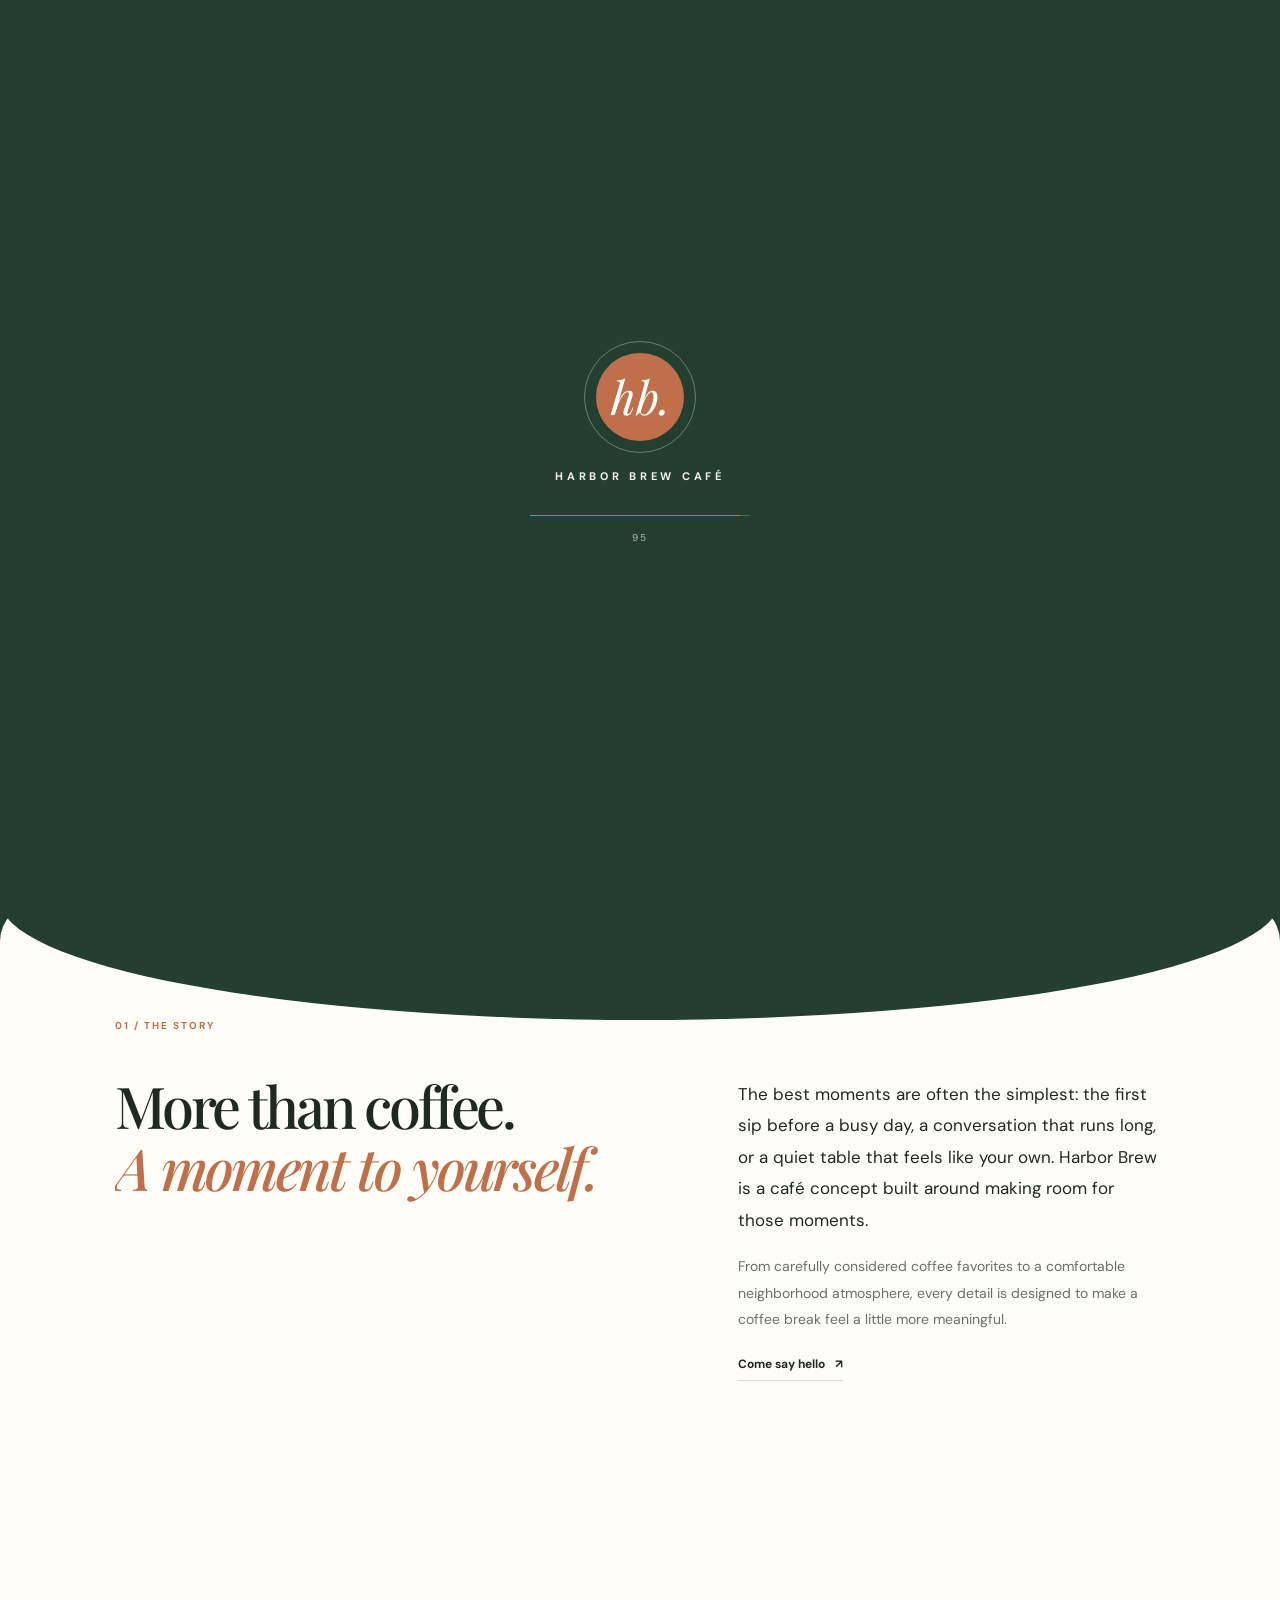
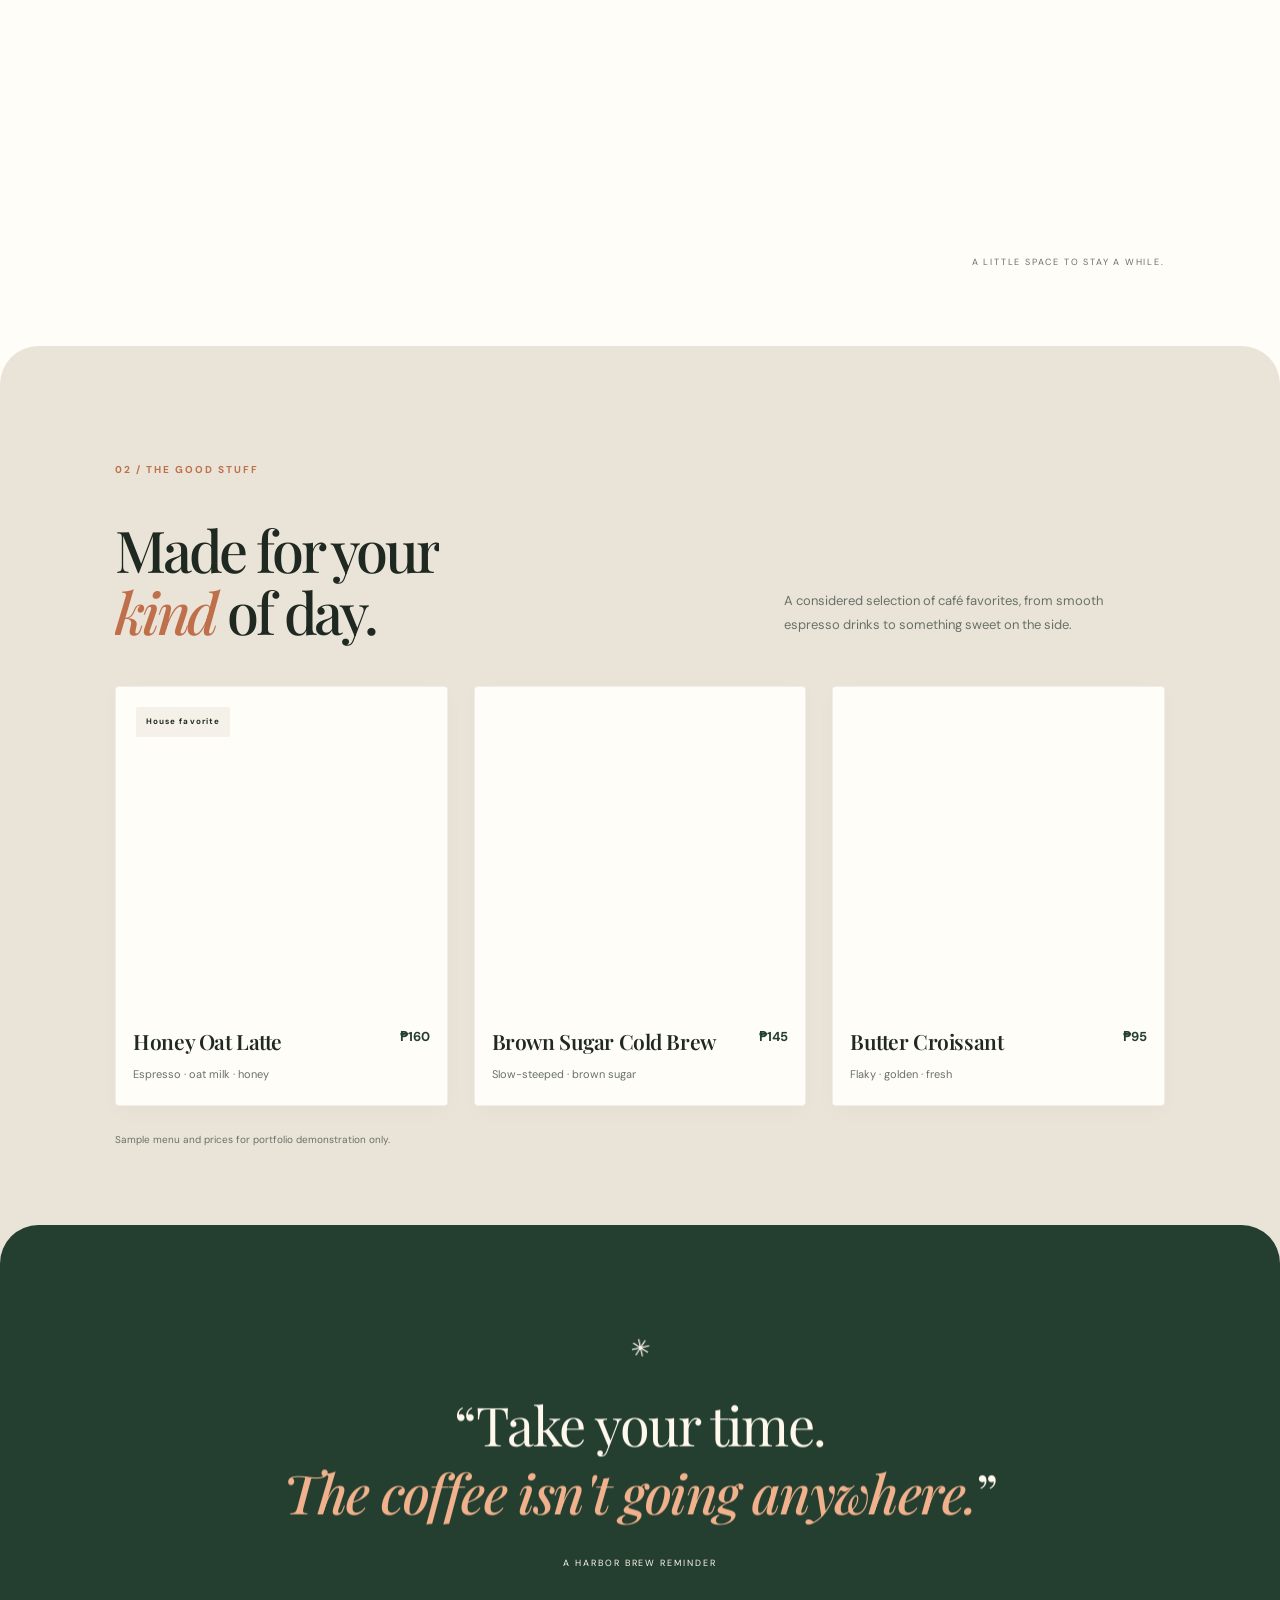
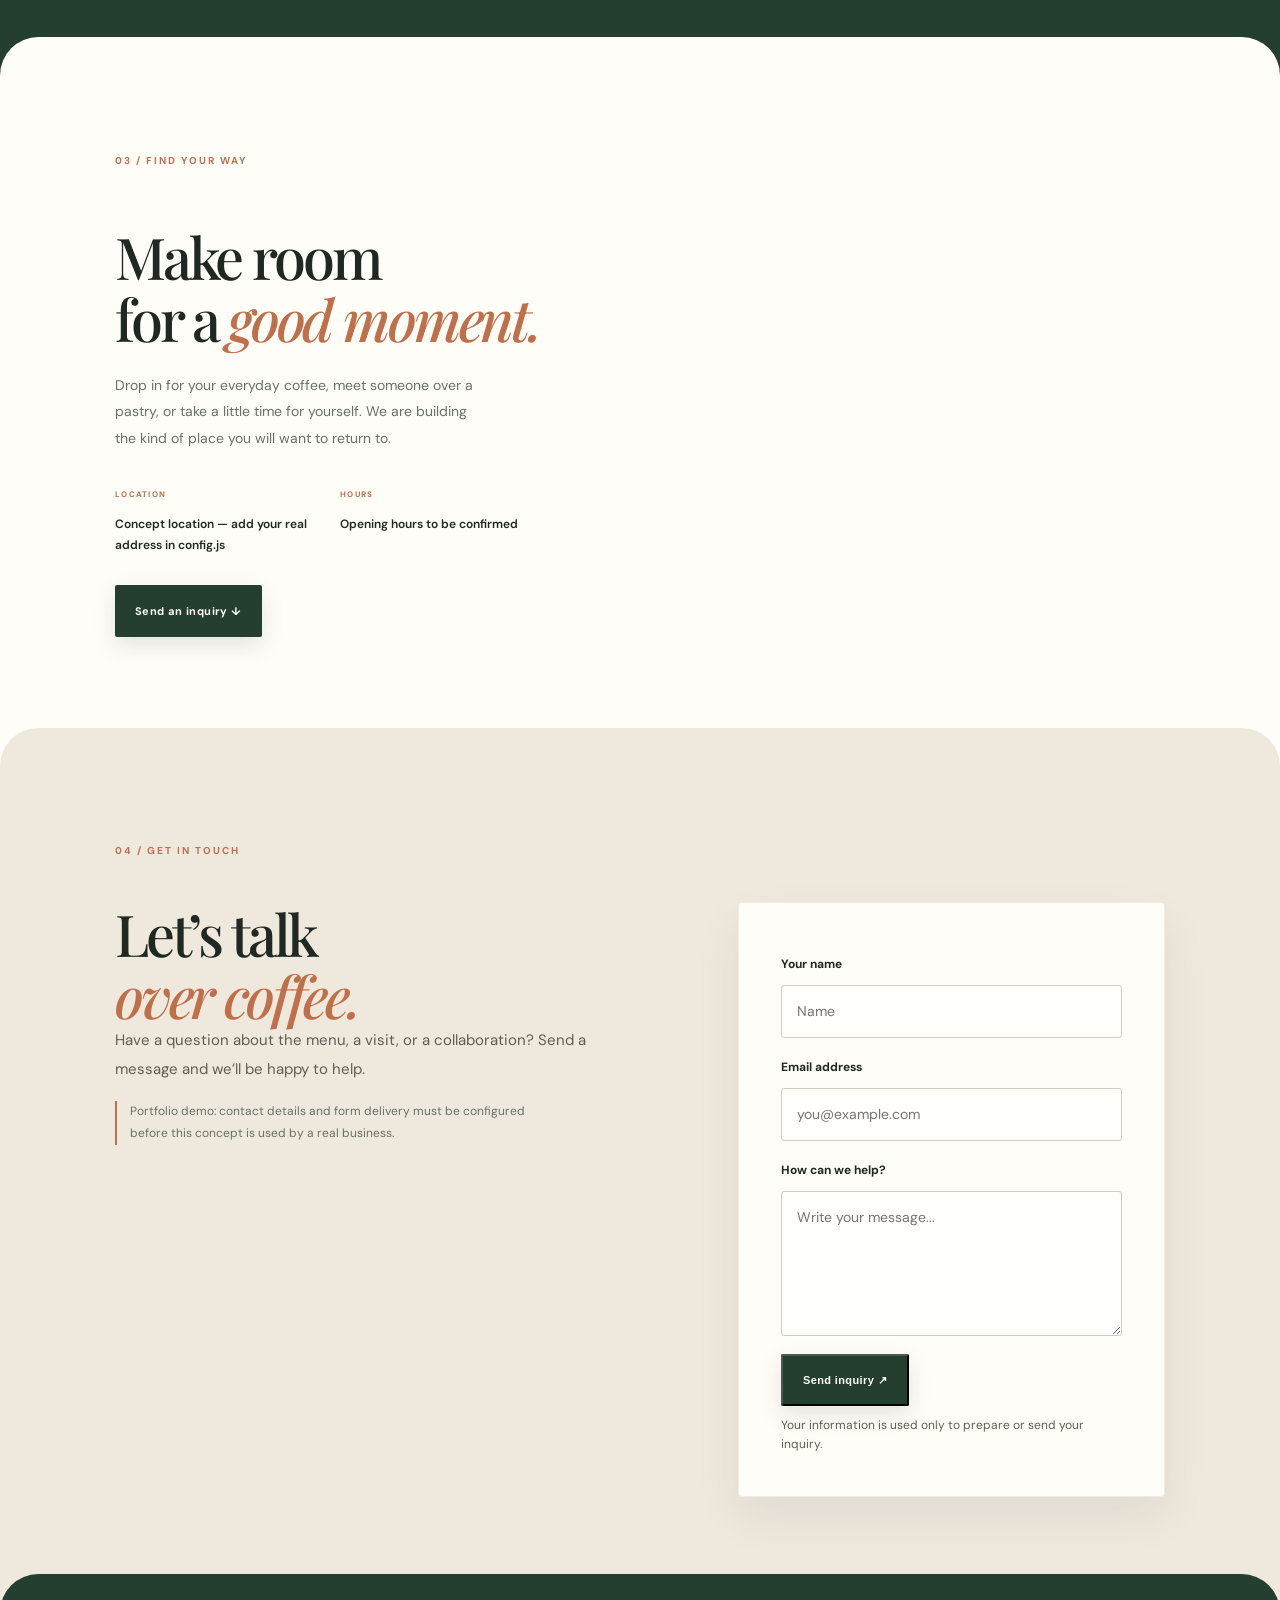
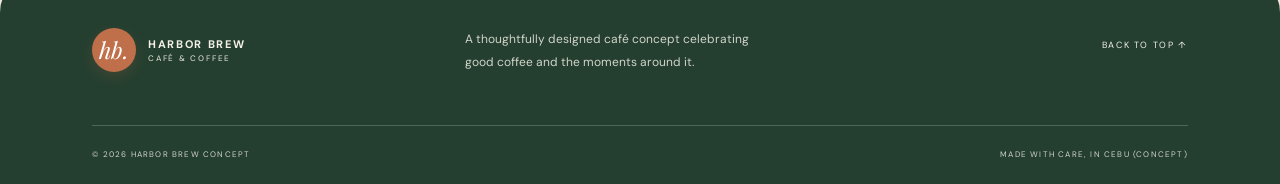
==== commit 4f5acf12: "Add files via upload" ====
--- a/index.html
+++ b/index.html
@@ -17,13 +17,21 @@
   <link href="https://fonts.googleapis.com/css2?family=DM+Sans:wght@400;500;600;700&family=Playfair+Display:wght@500;600;700&display=swap" rel="stylesheet">
   <link rel="stylesheet" href="style.css">
   <link rel="stylesheet" href="motion.css">
+  <script src="config.js"></script>
   <script>
-    /* Intro state: only for visitors who have not asked for reduced motion.
+    /* Motion switch. config.js `motion: "always"` plays animations even when the OS
+       has "reduce motion" on; "auto" respects the OS. Test URLs: ?motion=on / ?motion=off.
        The timeout is a safety net so the page can never stay hidden. */
     (function () {
       var d = document.documentElement;
-      if (window.matchMedia && matchMedia("(prefers-reduced-motion: reduce)").matches) return;
-      d.classList.add("has-intro");
+      var cfg = window.CAFE_CONFIG || {};
+      var force = cfg.motion === "always" || /[?&]motion=on\b/.test(location.search);
+      var off = /[?&]motion=off\b/.test(location.search);
+      var osReduced = !!(window.matchMedia && matchMedia("(prefers-reduced-motion: reduce)").matches);
+      var reduce = off || (osReduced && !force);
+      window.__reduceMotion = reduce;
+      if (reduce) { d.classList.add("reduce-motion"); return; }
+      d.classList.add("has-intro", "motion-on");
       setTimeout(function () {
         d.classList.add("is-ready", "intro-open", "intro-done");
         var l = document.getElementById("loader");
@@ -32,7 +40,6 @@
     })();
   </script>
   <noscript><style>.loader{display:none}</style></noscript>
-  <script src="config.js" defer></script>
   <script src="script.js" defer></script>
   <script src="motion.js" defer></script>
 </head>
--- a/style.css
+++ b/style.css
@@ -147,9 +147,7 @@
   .back-top { align-self: center; }
   .footer-bottom { gap: 12px; flex-direction: column; }
 }
-@media (prefers-reduced-motion: reduce) {
-  *, *::before, *::after { scroll-behavior: auto !important; transition-duration: .01ms !important; }
-}
+html.reduce-motion *, html.reduce-motion *::before, html.reduce-motion *::after { scroll-behavior: auto !important; transition-duration: .01ms !important; }
 
 
 /* Client-ready contact section and interaction states */
@@ -193,11 +191,9 @@
 .nav a:hover { opacity: .68; }
 .button, .button-outline, .nav-cta { transition: transform .22s ease, background-color .22s ease, color .22s ease; }
 .button:hover, .button-outline:hover, .nav-cta:hover { transform: translateY(-2px); }
-@media (prefers-reduced-motion: reduce) {
-  .reveal-on-scroll { opacity: 1 !important; transform: none !important; transition: none !important; }
-  :where(a, button, .menu-card, .story-image, .visit-image, .hero-image, .button-outline) { transition: none !important; }
-  .menu-card:hover, .story-image:hover, .visit-image:hover, .hero-image:hover, .button:hover, .button-outline:hover, .nav-cta:hover { transform: none !important; }
-}
+html.reduce-motion :is(.reveal-on-scroll) { opacity: 1 !important; transform: none !important; transition: none !important; }
+html.reduce-motion :is(:where(a, button, .menu-card, .story-image, .visit-image, .hero-image, .button-outline)) { transition: none !important; }
+html.reduce-motion :is(.menu-card:hover, .story-image:hover, .visit-image:hover, .hero-image:hover, .button:hover, .button-outline:hover, .nav-cta:hover) { transform: none !important; }
 
 
 /* The JavaScript scroll helper calculates the sticky-header offset itself. */
@@ -275,9 +271,7 @@
   .visit-image { min-height: 280px; border-bottom-left-radius: 46px; }
   .contact-form { padding: 20px; }
 }
-@media (prefers-reduced-motion: reduce) {
-  .contact-form input, .contact-form textarea { transition: none; }
-}
+html.reduce-motion :is(.contact-form input, .contact-form textarea) { transition: none; }
 
 /* Professional design pass: stronger editorial hierarchy, consistent rhythm, and accessible polish. */
 :root {
@@ -393,7 +387,5 @@
   .contact-form { padding: 22px 18px; }
   .footer { padding: 38px 6% 20px; gap: 20px; }
 }
-@media (prefers-reduced-motion: reduce) {
-  *, *::before, *::after { scroll-behavior: auto !important; }
-  .menu-card, .button, .story-image, .visit-image, .hero-image { transition: none !important; }
-}
+html.reduce-motion *, html.reduce-motion *::before, html.reduce-motion *::after { scroll-behavior: auto !important; }
+html.reduce-motion :is(.menu-card, .button, .story-image, .visit-image, .hero-image) { transition: none !important; }
--- a/motion.css
+++ b/motion.css
@@ -87,9 +87,7 @@
 .has-intro .image-sticker { opacity: 0; transform: rotate(-80deg) scale(.2); }
 .has-intro.is-ready .image-sticker { opacity: 1; transform: rotate(-9deg) scale(1); }
 .has-intro.is-ready:not(.intro-done) .image-sticker { transition: transform 1s cubic-bezier(.34, 1.56, .64, 1) 1.35s, opacity .3s ease 1.35s; }
-@media (prefers-reduced-motion: no-preference) {
-  .image-sticker { animation: stickerFloat 7s ease-in-out infinite; }
-}
+.motion-on .image-sticker { animation: stickerFloat 7s ease-in-out infinite; }
 @keyframes stickerFloat { 0%, 100% { translate: 0 0; } 50% { translate: 0 -8px; } }
 
 /* header + announcement fade in last */
@@ -184,10 +182,8 @@
 .text-link:hover::after { transform: scaleX(1); }
 
 /* ---------- Reduced motion ---------- */
-@media (prefers-reduced-motion: reduce) {
-  .loader { display: none; }
-  .ticker .ticker-track, .image-sticker { animation: none; }
-  .button::before, .button-outline::before, .text-link::after, .nav a::after { transition: none; }
-  .menu-photo-inner { transition: none; }
-  .site-header { transition: none; }
-}
+html.reduce-motion .loader { display: none; }
+html.reduce-motion .ticker .ticker-track, html.reduce-motion .image-sticker { animation: none; }
+html.reduce-motion .button::before, html.reduce-motion .button-outline::before { transition: none; }
+html.reduce-motion .text-link::after, html.reduce-motion .nav a::after { transition: none; }
+html.reduce-motion .menu-photo-inner, html.reduce-motion .site-header { transition: none; }
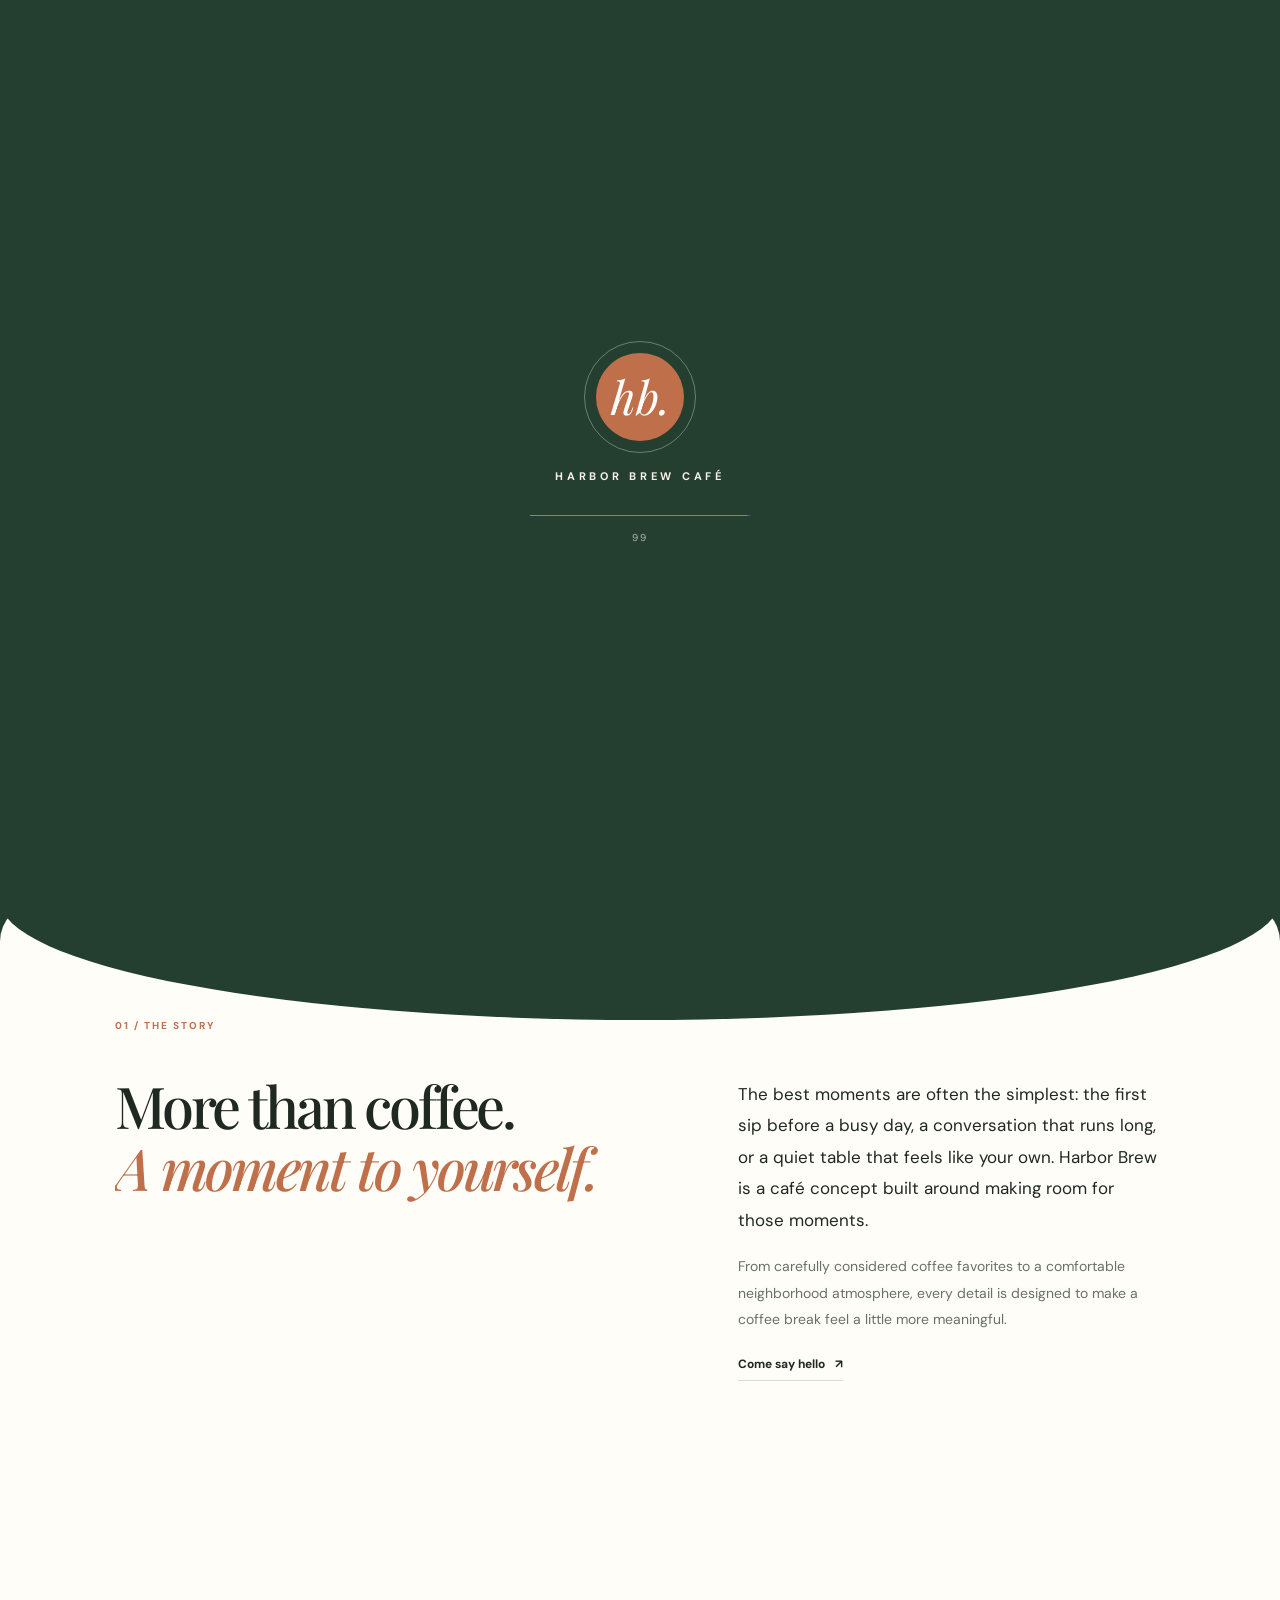
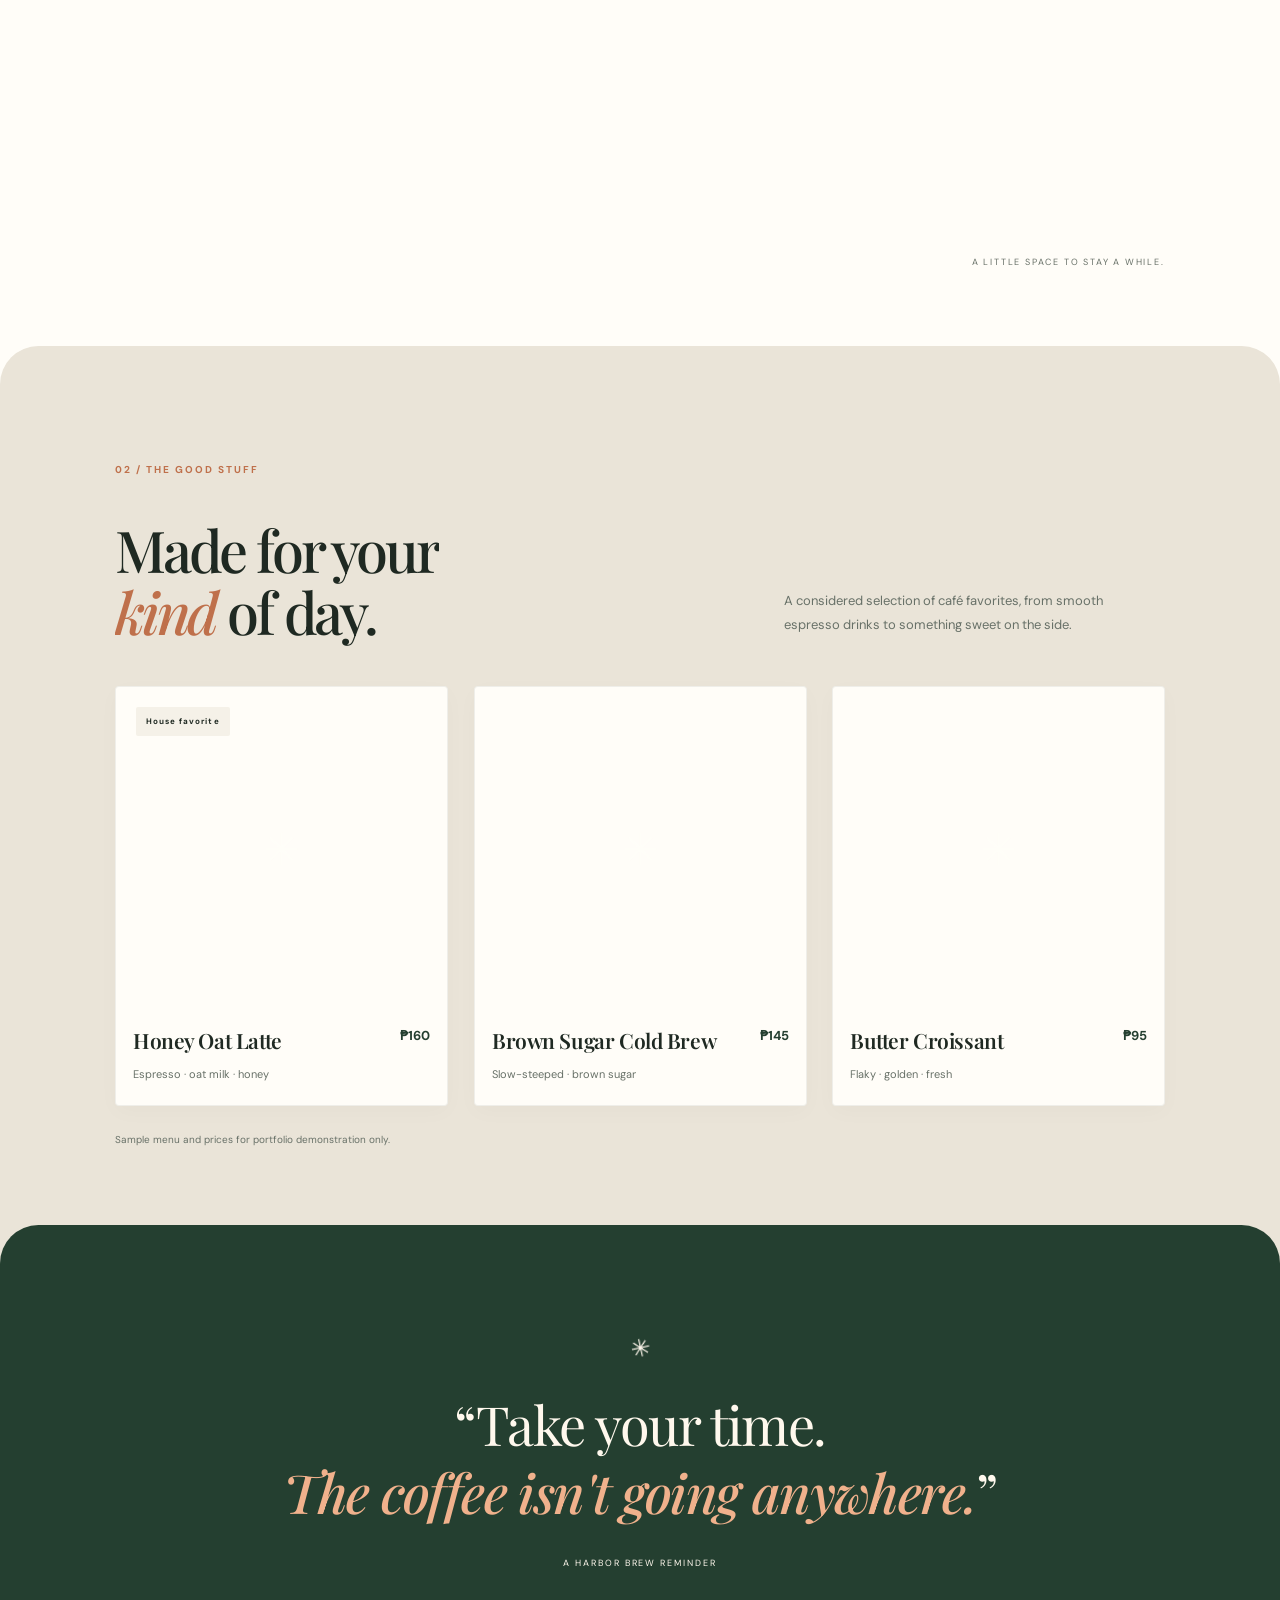
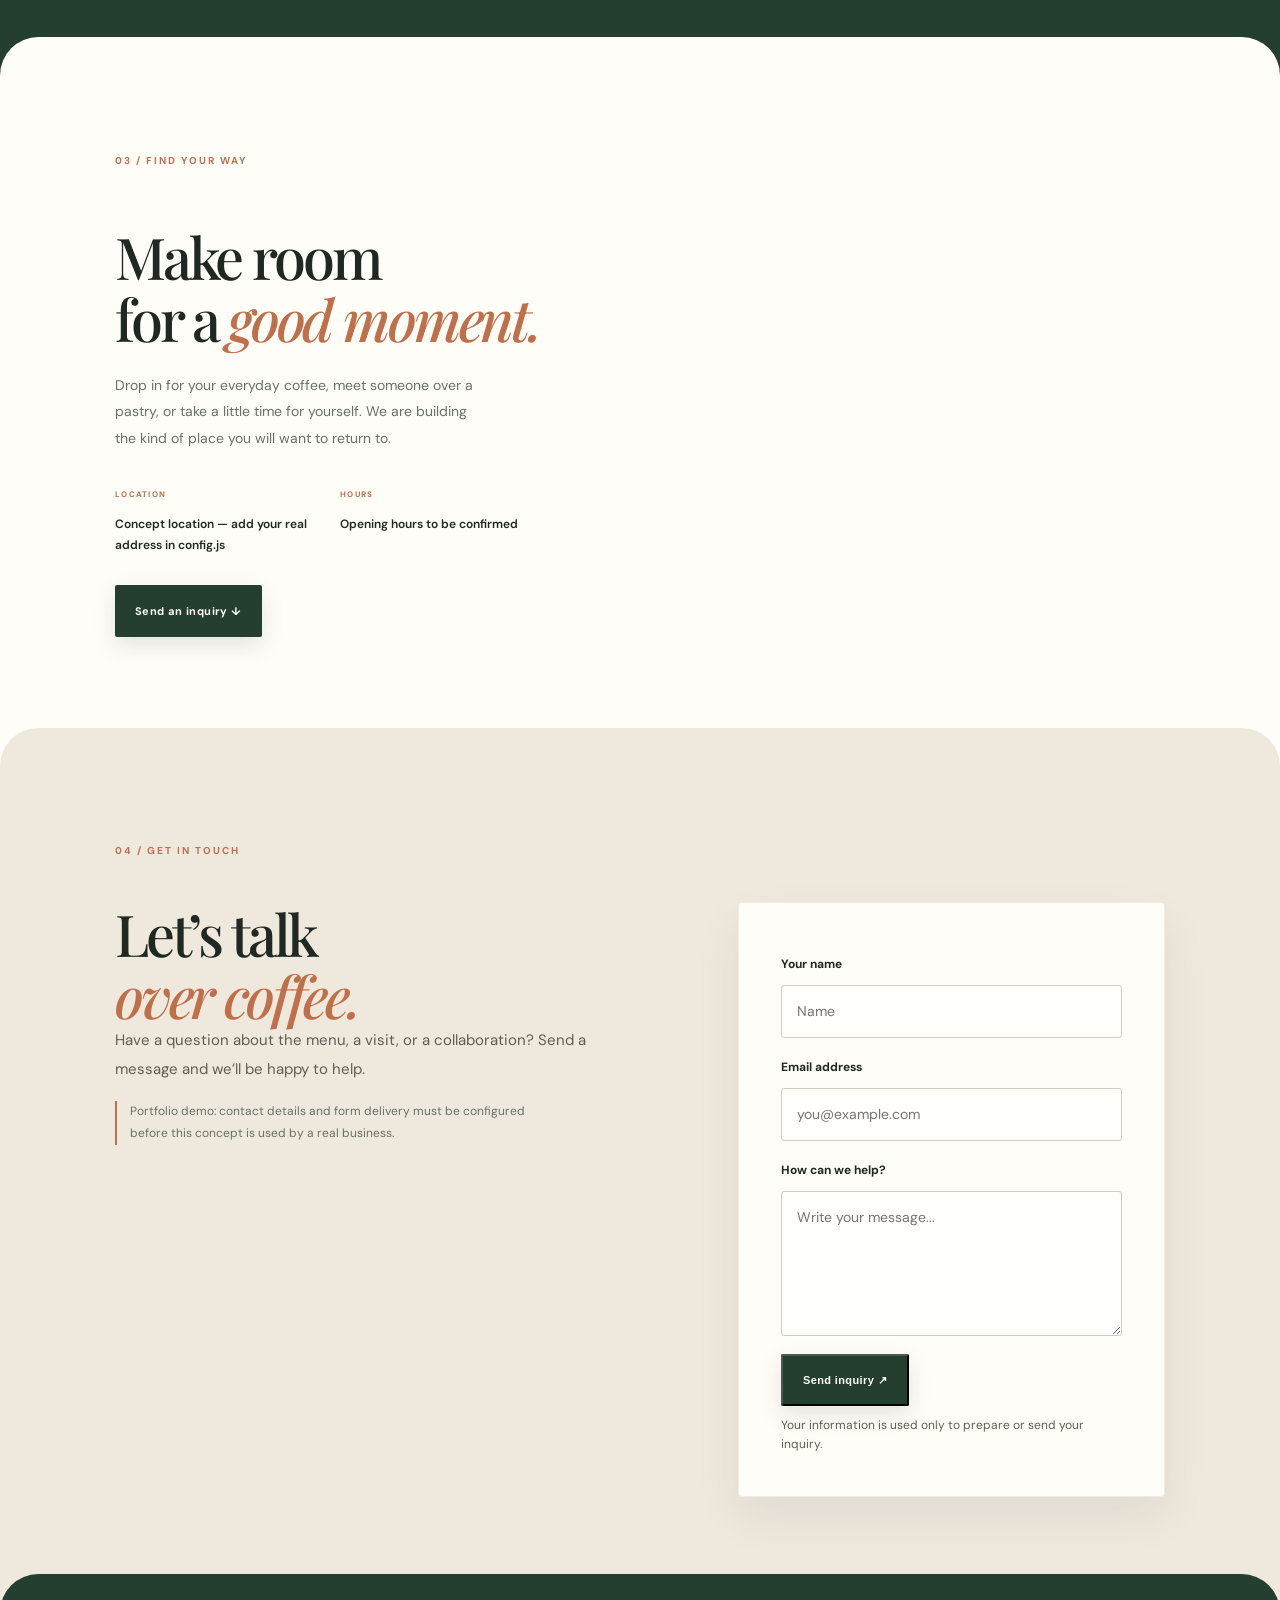
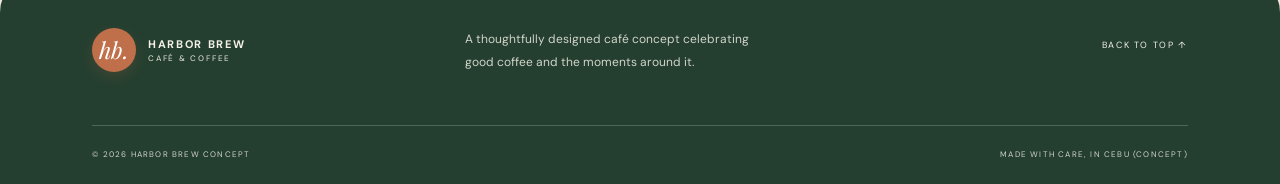
==== commit 3202718f: "Add files via upload" ====
--- a/index.html
+++ b/index.html
@@ -15,9 +15,9 @@
   <link rel="preconnect" href="https://fonts.googleapis.com">
   <link rel="preconnect" href="https://fonts.gstatic.com" crossorigin>
   <link href="https://fonts.googleapis.com/css2?family=DM+Sans:wght@400;500;600;700&family=Playfair+Display:wght@500;600;700&display=swap" rel="stylesheet">
-  <link rel="stylesheet" href="style.css">
-  <link rel="stylesheet" href="motion.css">
-  <script src="config.js"></script>
+  <link rel="stylesheet" href="style.css?v=4">
+  <link rel="stylesheet" href="motion.css?v=4">
+  <script src="config.js?v=4"></script>
   <script>
     /* Motion switch. config.js `motion: "always"` plays animations even when the OS
        has "reduce motion" on; "auto" respects the OS. Test URLs: ?motion=on / ?motion=off.
@@ -40,8 +40,8 @@
     })();
   </script>
   <noscript><style>.loader{display:none}</style></noscript>
-  <script src="script.js" defer></script>
-  <script src="motion.js" defer></script>
+  <script src="script.js?v=4" defer></script>
+  <script src="motion.js?v=4" defer></script>
 </head>
 <body>
   <div class="loader" id="loader" aria-hidden="true">
--- a/motion.css
+++ b/motion.css
@@ -152,11 +152,20 @@
   transition: transform 1.1s var(--ease-out);
 }
 .menu-card:hover .menu-photo-inner { transform: scale(1.06); }
+.menu-photo.photo-missing { background: linear-gradient(135deg, #ddd2bf, #c9b89d); }
+.menu-photo.photo-missing::after { content: "✳"; position: absolute; inset: 0; display: grid; place-items: center; color: rgba(255, 253, 248, .75); font-size: 44px; }
 .js-motion .menu-card .menu-photo { clip-path: inset(0 0 100% 0); }
 .js-motion .menu-card.is-visible .menu-photo { clip-path: inset(0); transition: clip-path 1.1s var(--ease-io) calc(var(--reveal-delay, 0ms) + .2s); }
 .js-motion .menu-photo-inner { transform: scale(1.25); transition: transform 1.5s var(--ease-out) calc(var(--reveal-delay, 0ms) + .2s); }
 .js-motion .menu-card.is-visible .menu-photo-inner { transform: scale(1); }
 .js-motion .menu-card.is-visible:hover .menu-photo-inner { transform: scale(1.06); transition: transform 1.1s var(--ease-out); }
+
+/* style.css redefines .menu-card's transition and drops the fade; restore it with a stagger */
+.js-motion .menu-card.reveal-on-scroll {
+  transition: opacity .8s ease, transform .9s var(--ease-out), box-shadow .35s ease;
+  transition-delay: var(--reveal-delay, 0ms), var(--reveal-delay, 0ms), 0s;
+}
+.js-motion .menu-card.is-visible:hover { transition-duration: .8s, .4s, .35s; transition-delay: 0s; }
 
 .quote-star { display: inline-block; rotate: var(--rot, 0deg); }
 
